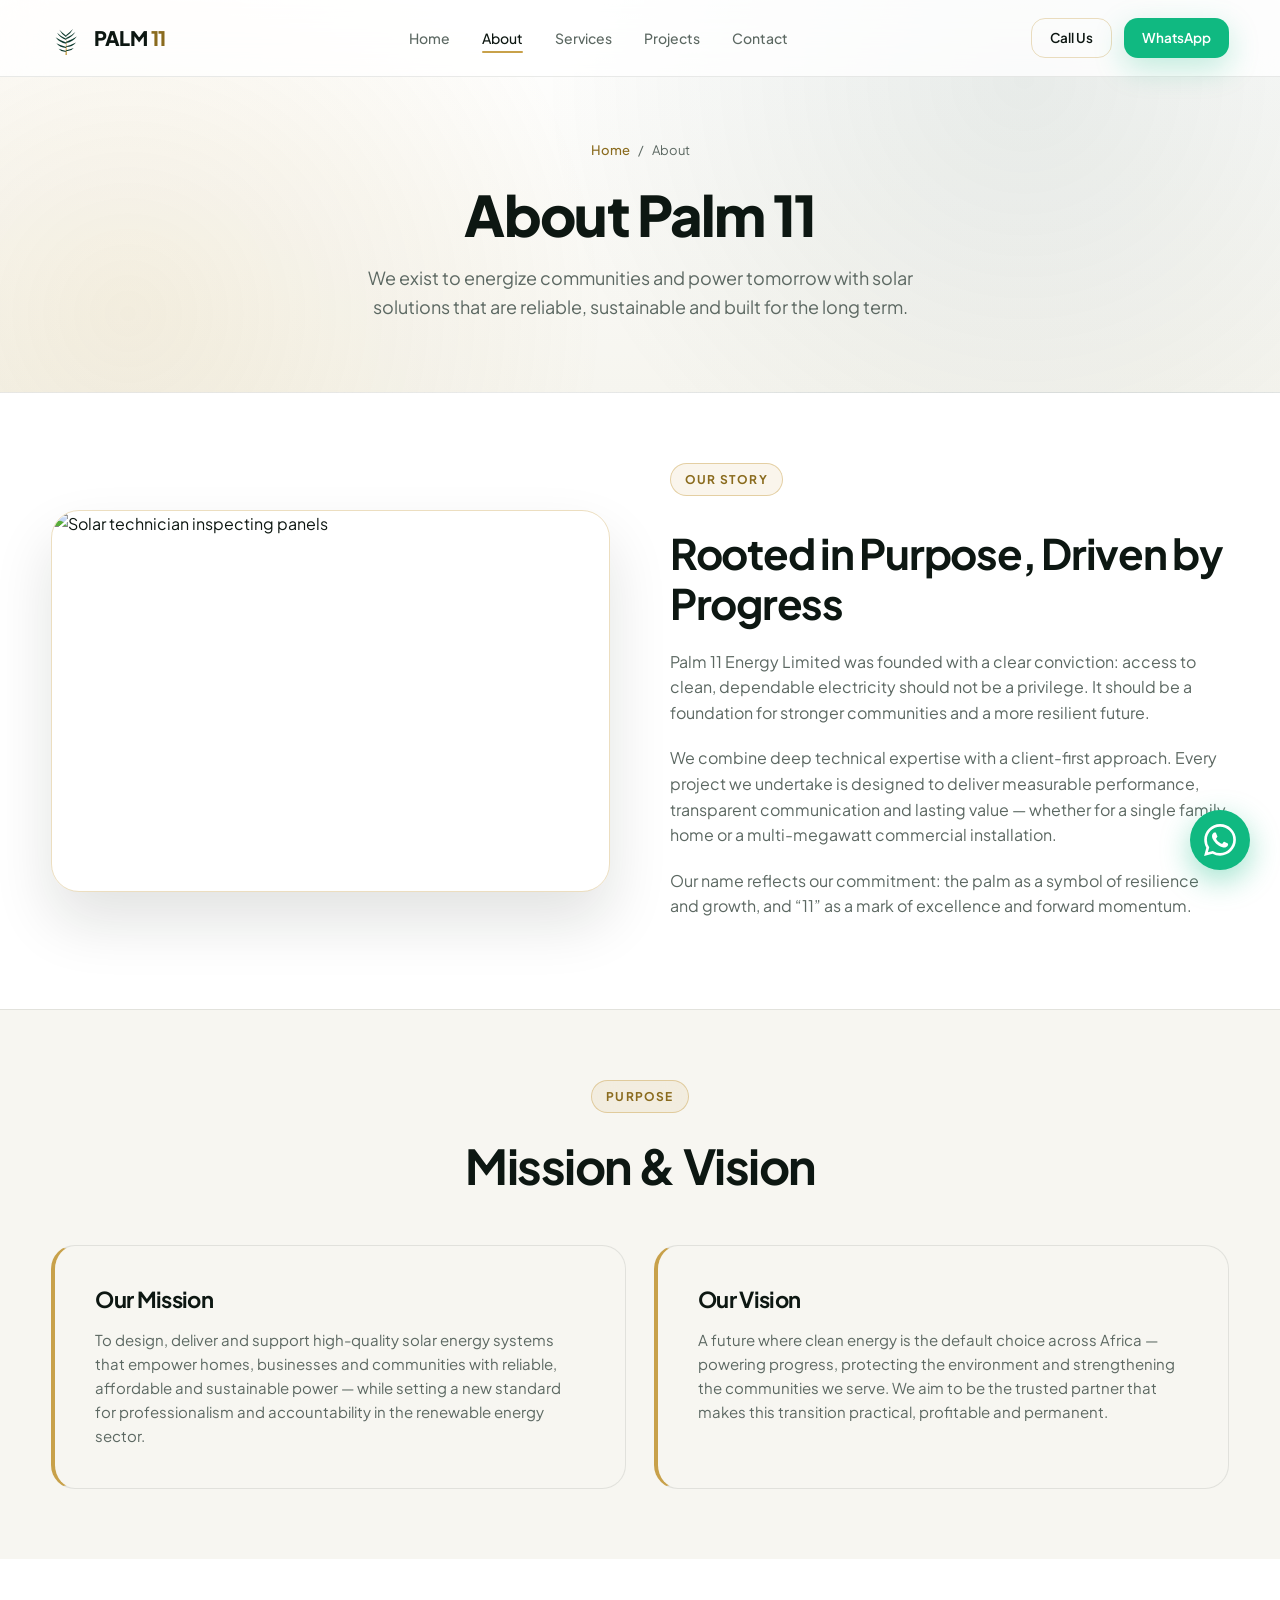
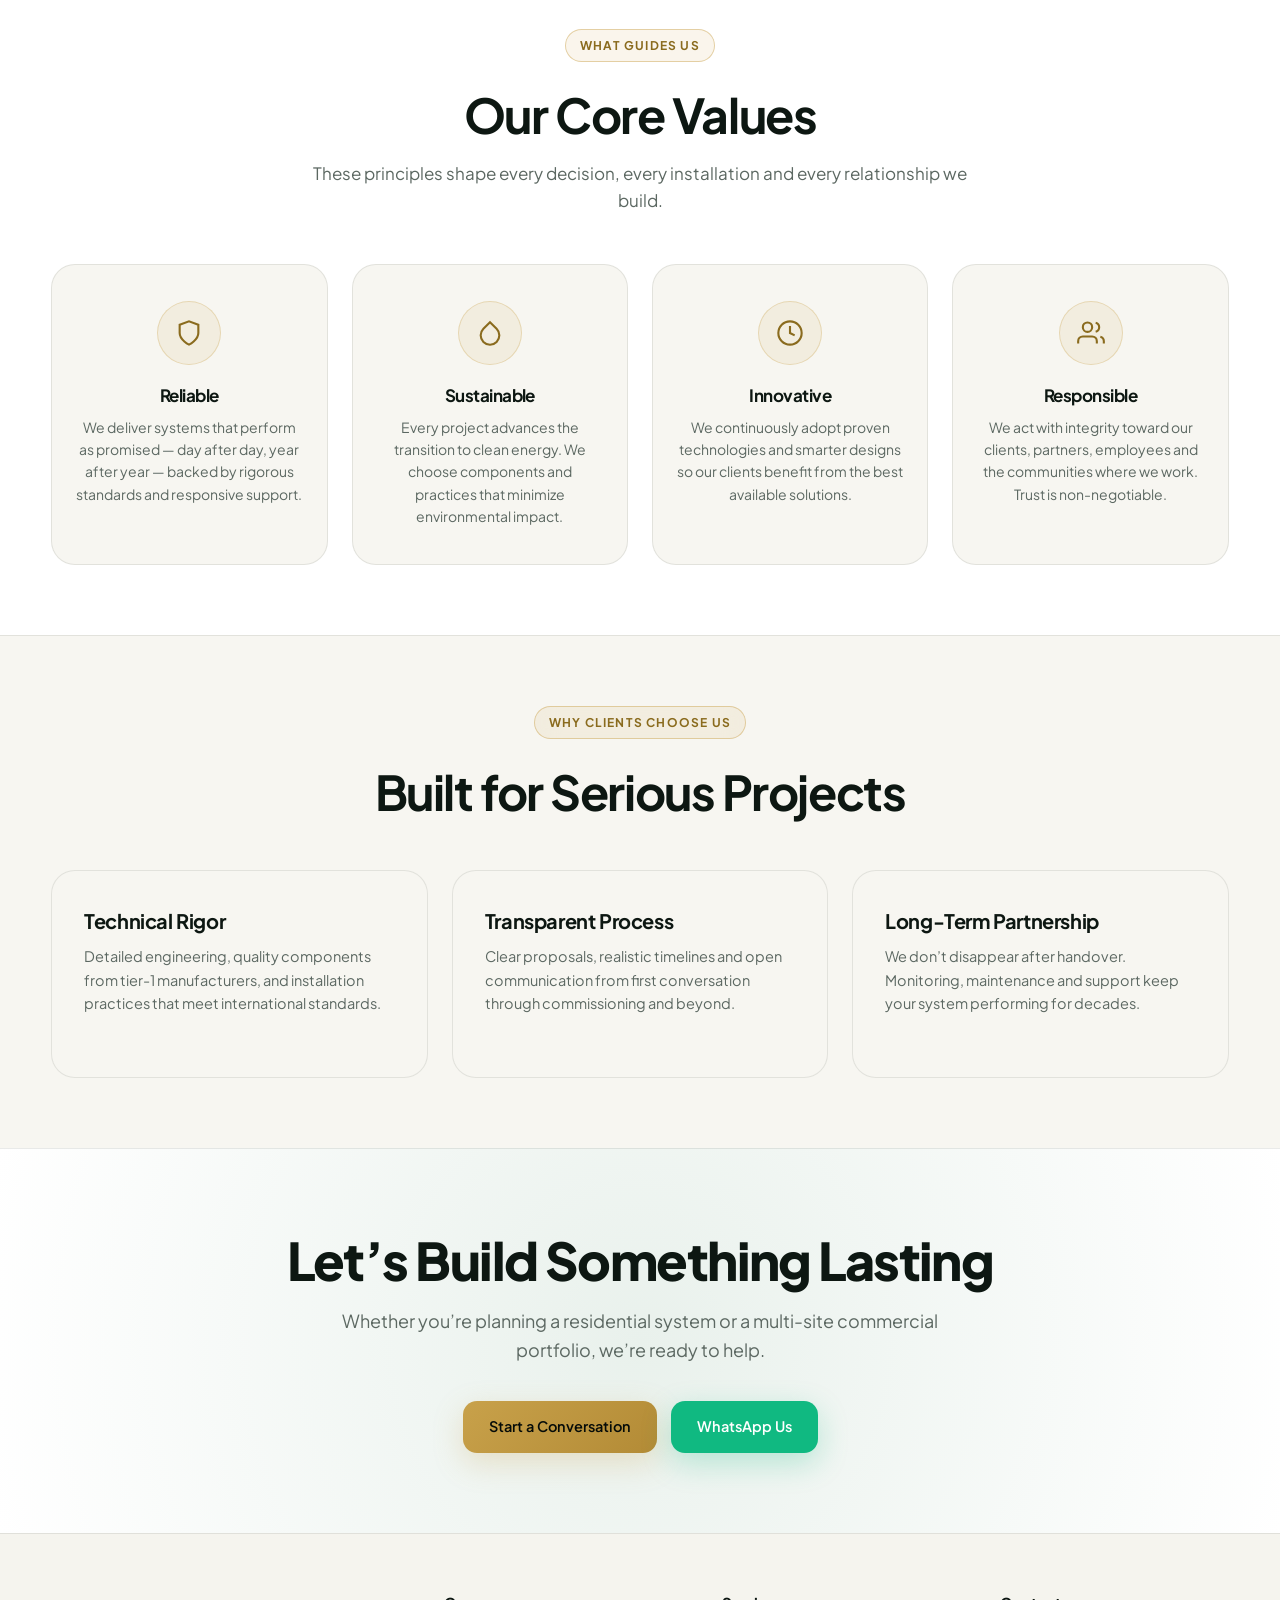
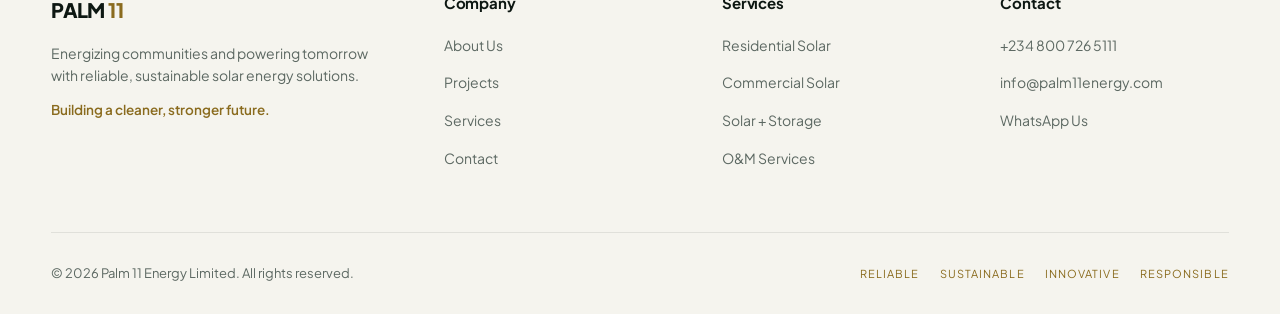
==== about.html @ 5b3e75cf "Add files via upload" ====
<!DOCTYPE html>
<html lang="en">
<head>
  <meta charset="UTF-8">
  <meta name="viewport" content="width=device-width, initial-scale=1.0">
  <title>About Us | Palm 11 Energy Limited – Our Story & Values</title>
  <meta name="description" content="Learn about Palm 11 Energy Limited – our mission to energize communities with reliable, sustainable solar solutions and build a cleaner, stronger future.">
  <meta name="robots" content="index, follow">
  <link rel="canonical" href="https://www.palm11energy.com/about.html">
  <meta property="og:title" content="About Us | Palm 11 Energy Limited">
  <meta property="og:description" content="Energizing Communities. Powering Tomorrow. Discover who we are and what drives us.">
  <link rel="stylesheet" href="css/styles.css">
  <link rel="icon" type="image/svg+xml" href="images/logo-mark.svg">
</head>
<body>

  <header class="site-header">
    <div class="container nav-wrapper">
      <a href="index.html" class="logo" aria-label="Palm 11 Energy Home">
        <svg class="logo-mark" viewBox="0 0 80 100" xmlns="http://www.w3.org/2000/svg" aria-hidden="true">
          <path d="M38 95 L42 95 L40 48 Z" fill="#C8A14A"/>
          <g fill="#0E3B2E">
            <path d="M40 48 Q28 40 22 28 Q30 36 40 44 Z"/>
            <path d="M40 46 Q52 38 58 26 Q50 34 40 42 Z"/>
            <path d="M40 55 Q24 50 16 36 Q26 46 40 52 Z"/>
            <path d="M40 53 Q56 48 64 34 Q54 44 40 50 Z"/>
            <path d="M40 65 Q22 62 12 48 Q24 56 40 62 Z"/>
            <path d="M40 63 Q58 60 68 46 Q56 54 40 60 Z"/>
            <path d="M40 76 Q24 76 14 64 Q26 70 40 74 Z"/>
            <path d="M40 74 Q56 74 66 62 Q54 68 40 72 Z"/>
            <path d="M40 86 Q28 88 20 78 Q30 82 40 84 Z"/>
            <path d="M40 84 Q52 86 60 76 Q50 80 40 82 Z"/>
          </g>
        </svg>
        <span class="logo-text">PALM <span>11</span></span>
      </a>
      <nav class="nav-menu" aria-label="Main navigation">
        <a href="index.html">Home</a>
        <a href="about.html" class="active">About</a>
        <a href="services.html">Services</a>
        <a href="projects.html">Projects</a>
        <a href="contact.html">Contact</a>
      </nav>
      <div class="nav-cta">
        <a href="tel:+2348007265111" class="btn btn-outline">Call Us</a>
        <a href="https://wa.me/2348007265111" class="btn btn-whatsapp" target="_blank" rel="noopener">WhatsApp</a>
      </div>
      <button class="mobile-toggle" aria-label="Toggle menu" aria-expanded="false">
        <span></span><span></span><span></span>
      </button>
    </div>
  </header>

  <section class="page-hero">
    <div class="container">
      <div class="breadcrumb">
        <a href="index.html">Home</a> <span>/</span> <span>About</span>
      </div>
      <h1>About Palm 11</h1>
      <p>We exist to energize communities and power tomorrow with solar solutions that are reliable, sustainable and built for the long term.</p>
    </div>
  </section>

  <section class="section">
    <div class="container">
      <div class="about-grid">
        <div class="about-image">
          <img src="https://images.unsplash.com/photo-1497440001374-f26997328c1b?w=800&q=80" alt="Solar technician inspecting panels" loading="lazy">
        </div>
        <div class="about-content">
          <span class="eyebrow">Our Story</span>
          <h2>Rooted in Purpose, Driven by Progress</h2>
          <p>Palm 11 Energy Limited was founded with a clear conviction: access to clean, dependable electricity should not be a privilege. It should be a foundation for stronger communities and a more resilient future.</p>
          <p>We combine deep technical expertise with a client-first approach. Every project we undertake is designed to deliver measurable performance, transparent communication and lasting value — whether for a single family home or a multi-megawatt commercial installation.</p>
          <p>Our name reflects our commitment: the palm as a symbol of resilience and growth, and “11” as a mark of excellence and forward momentum.</p>
        </div>
      </div>
    </div>
  </section>

  <section class="section" style="background: var(--bg-surface); border-top: 1px solid var(--border-light);">
    <div class="container">
      <div class="section-header">
        <span class="eyebrow">Purpose</span>
        <h2>Mission & Vision</h2>
      </div>
      <div class="mission-vision">
        <div class="mv-card">
          <h3>Our Mission</h3>
          <p>To design, deliver and support high-quality solar energy systems that empower homes, businesses and communities with reliable, affordable and sustainable power — while setting a new standard for professionalism and accountability in the renewable energy sector.</p>
        </div>
        <div class="mv-card">
          <h3>Our Vision</h3>
          <p>A future where clean energy is the default choice across Africa — powering progress, protecting the environment and strengthening the communities we serve. We aim to be the trusted partner that makes this transition practical, profitable and permanent.</p>
        </div>
      </div>
    </div>
  </section>

  <section class="section">
    <div class="container">
      <div class="section-header">
        <span class="eyebrow">What Guides Us</span>
        <h2>Our Core Values</h2>
        <p>These principles shape every decision, every installation and every relationship we build.</p>
      </div>
      <div class="values-grid">
        <div class="value-card">
          <div class="icon">
            <svg width="28" height="28" viewBox="0 0 24 24" fill="none" stroke="currentColor" stroke-width="1.8"><path d="M12 22s8-4 8-10V5l-8-3-8 3v7c0 6 8 10 8 10z"/></svg>
          </div>
          <h4>Reliable</h4>
          <p>We deliver systems that perform as promised — day after day, year after year — backed by rigorous standards and responsive support.</p>
        </div>
        <div class="value-card">
          <div class="icon">
            <svg width="28" height="28" viewBox="0 0 24 24" fill="none" stroke="currentColor" stroke-width="1.8"><path d="M12 2.69l5.66 5.66a8 8 0 11-11.31 0z"/></svg>
          </div>
          <h4>Sustainable</h4>
          <p>Every project advances the transition to clean energy. We choose components and practices that minimize environmental impact.</p>
        </div>
        <div class="value-card">
          <div class="icon">
            <svg width="28" height="28" viewBox="0 0 24 24" fill="none" stroke="currentColor" stroke-width="1.8"><circle cx="12" cy="12" r="10"/><path d="M12 6v6l4 2"/></svg>
          </div>
          <h4>Innovative</h4>
          <p>We continuously adopt proven technologies and smarter designs so our clients benefit from the best available solutions.</p>
        </div>
        <div class="value-card">
          <div class="icon">
            <svg width="28" height="28" viewBox="0 0 24 24" fill="none" stroke="currentColor" stroke-width="1.8"><path d="M17 21v-2a4 4 0 00-4-4H5a4 4 0 00-4 4v2"/><circle cx="9" cy="7" r="4"/><path d="M23 21v-2a4 4 0 00-3-3.87M16 3.13a4 4 0 010 7.75"/></svg>
          </div>
          <h4>Responsible</h4>
          <p>We act with integrity toward our clients, partners, employees and the communities where we work. Trust is non-negotiable.</p>
        </div>
      </div>
    </div>
  </section>

  <section class="section" style="background: var(--bg-surface); border-top: 1px solid var(--border-light);">
    <div class="container">
      <div class="section-header">
        <span class="eyebrow">Why Clients Choose Us</span>
        <h2>Built for Serious Projects</h2>
      </div>
      <div class="services-grid">
        <article class="service-card">
          <h3>Technical Rigor</h3>
          <p>Detailed engineering, quality components from tier-1 manufacturers, and installation practices that meet international standards.</p>
        </article>
        <article class="service-card">
          <h3>Transparent Process</h3>
          <p>Clear proposals, realistic timelines and open communication from first conversation through commissioning and beyond.</p>
        </article>
        <article class="service-card">
          <h3>Long-Term Partnership</h3>
          <p>We don’t disappear after handover. Monitoring, maintenance and support keep your system performing for decades.</p>
        </article>
      </div>
    </div>
  </section>

  <section class="cta-banner">
    <div class="container">
      <h2>Let’s Build Something Lasting</h2>
      <p>Whether you’re planning a residential system or a multi-site commercial portfolio, we’re ready to help.</p>
      <div class="cta-actions">
        <a href="contact.html" class="btn btn-gold">Start a Conversation</a>
        <a href="https://wa.me/2348007265111" class="btn btn-whatsapp" target="_blank" rel="noopener">WhatsApp Us</a>
      </div>
    </div>
  </section>

  <footer class="site-footer">
    <div class="container">
      <div class="footer-grid">
        <div class="footer-brand">
          <a href="index.html" class="logo-text">PALM <span style="color:var(--gold-ink)">11</span></a>
          <p>Energizing communities and powering tomorrow with reliable, sustainable solar energy solutions.</p>
          <p class="tagline">Building a cleaner, stronger future.</p>
        </div>
        <div class="footer-col">
          <h4>Company</h4>
          <ul>
            <li><a href="about.html">About Us</a></li>
            <li><a href="projects.html">Projects</a></li>
            <li><a href="services.html">Services</a></li>
            <li><a href="contact.html">Contact</a></li>
          </ul>
        </div>
        <div class="footer-col">
          <h4>Services</h4>
          <ul>
            <li><a href="services.html#residential">Residential Solar</a></li>
            <li><a href="services.html#commercial">Commercial Solar</a></li>
            <li><a href="services.html#storage">Solar + Storage</a></li>
            <li><a href="services.html#om">O&M Services</a></li>
          </ul>
        </div>
        <div class="footer-col">
          <h4>Contact</h4>
          <ul>
            <li><a href="tel:+2348007265111">+234 800 726 5111</a></li>
            <li><a href="mailto:info@palm11energy.com">info@palm11energy.com</a></li>
            <li><a href="https://wa.me/2348007265111" target="_blank" rel="noopener">WhatsApp Us</a></li>
          </ul>
        </div>
      </div>
      <div class="footer-bottom">
        <p>© 2026 Palm 11 Energy Limited. All rights reserved.</p>
        <div class="values">
          <span>Reliable</span>
          <span>Sustainable</span>
          <span>Innovative</span>
          <span>Responsible</span>
        </div>
      </div>
    </div>
  </footer>

  <a href="https://wa.me/2348007265111?text=Hello%20Palm%2011%2C%20I%27d%20like%20to%20discuss%20a%20solar%20project" class="whatsapp-float" target="_blank" rel="noopener" aria-label="Chat on WhatsApp">
    <svg viewBox="0 0 24 24"><path d="M17.472 14.382c-.297-.149-1.758-.867-2.03-.967-.273-.099-.471-.148-.67.15-.197.297-.767.966-.94 1.164-.173.199-.347.223-.644.075-.297-.15-1.255-.463-2.39-1.475-.883-.788-1.48-1.761-1.653-2.059-.173-.297-.018-.458.13-.606.134-.133.298-.347.446-.52.149-.174.198-.298.298-.497.099-.198.05-.371-.025-.52-.075-.149-.669-1.612-.916-2.207-.242-.579-.487-.5-.669-.51-.173-.008-.371-.01-.57-.01-.198 0-.52.074-.792.372-.272.297-1.04 1.016-1.04 2.479 0 1.462 1.065 2.875 1.213 3.074.149.198 2.096 3.2 5.077 4.487.709.306 1.262.489 1.694.625.712.227 1.36.195 1.871.118.571-.085 1.758-.719 2.006-1.413.248-.694.248-1.289.173-1.413-.074-.124-.272-.198-.57-.347m-5.421 7.403h-.004a9.87 9.87 0 01-5.031-1.378l-.361-.214-3.741.982.998-3.648-.235-.374a9.86 9.86 0 01-1.51-5.26c.001-5.45 4.436-9.884 9.888-9.884 2.64 0 5.122 1.03 6.988 2.898a9.825 9.825 0 012.893 6.994c-.003 5.45-4.435 9.884-9.885 9.884m8.413-18.297A11.815 11.815 0 0012.05 0C5.495 0 .16 5.335.157 11.892c0 2.096.547 4.142 1.588 5.945L.057 24l6.305-1.654a11.882 11.882 0 005.683 1.448h.005c6.554 0 11.89-5.335 11.893-11.893a11.821 11.821 0 00-3.48-8.413z"/></svg>
  </a>

  <script src="js/main.js"></script>
</body>
</html>
---- css/styles.css ----
/* ============================================
   PALM 11 ENERGY LIMITED
   Modern premium design system
   Font: Plus Jakarta Sans
   ============================================ */

@import url('https://fonts.googleapis.com/css2?family=Plus+Jakarta+Sans:wght@300;400;500;600;700;800&display=swap');

:root {
  --bg: #ffffff;
  --bg-surface: #f7f6f1;
  --bg-card: #ffffff;
  --border: rgba(200, 161, 74, 0.35);
  --border-light: rgba(13, 23, 18, 0.09);
  --gold: #C8A14A;
  --gold-light: #e2be68;
  --gold-ink: #8a6b1e;
  --emerald-dark: #0E3B2E;
  --emerald-glow: rgba(14, 59, 46, 0.12);
  --text-main: #0d1712;
  --text-muted: #5c6862;
  --cream: #f4f3ed;
  --white: #ffffff;
  --shadow: 0 10px 30px rgba(13, 23, 18, 0.08);
  --shadow-lg: 0 25px 50px rgba(13, 23, 18, 0.12);
  --radius: 16px;
  --radius-lg: 24px;
  --radius-xl: 28px;
  --transition: all 0.3s cubic-bezier(0.16, 1, 0.3, 1);
}

*, *::before, *::after {
  box-sizing: border-box;
  margin: 0;
  padding: 0;
}

html {
  scroll-behavior: smooth;
  font-size: 16px;
}

body {
  font-family: 'Plus Jakarta Sans', system-ui, -apple-system, sans-serif;
  line-height: 1.6;
  background: var(--bg);
  color: var(--text-main);
  overflow-x: hidden;
  -webkit-font-smoothing: antialiased;
}

img {
  max-width: 100%;
  height: auto;
  display: block;
}

a {
  text-decoration: none;
  color: inherit;
  transition: var(--transition);
}

ul, ol {
  list-style: none;
}

h1, h2, h3, h4, h5, h6 {
  font-family: 'Plus Jakarta Sans', sans-serif;
  font-weight: 700;
  line-height: 1.2;
  color: var(--text-main);
  letter-spacing: -0.03em;
}

.container {
  width: min(1200px, 92%);
  margin: 0 auto;
}

.section {
  padding: 70px 0;
}

.section-header {
  text-align: center;
  max-width: 700px;
  margin: 0 auto 50px;
}

.section-header .eyebrow {
  margin-bottom: 12px;
}

.section-header h2 {
  font-size: clamp(32px, 4.5vw, 48px);
  font-weight: 700;
  letter-spacing: -0.03em;
  margin-top: 12px;
  margin-bottom: 16px;
}

.section-header p {
  color: var(--text-muted);
  font-size: 17px;
}

.eyebrow {
  display: inline-flex;
  align-items: center;
  padding: 6px 14px;
  margin-bottom: 20px;
  border: 1px solid rgba(200, 161, 74, 0.45);
  border-radius: 999px;
  background: rgba(200, 161, 74, 0.1);
  backdrop-filter: blur(12px);
  color: var(--gold-ink);
  font-size: 12px;
  font-weight: 700;
  letter-spacing: 0.1em;
  text-transform: uppercase;
}

.btn {
  display: inline-flex;
  align-items: center;
  justify-content: center;
  gap: 8px;
  min-height: 52px;
  padding: 0 26px;
  border-radius: 14px;
  font-family: 'Plus Jakarta Sans', sans-serif;
  font-weight: 600;
  font-size: 14.5px;
  border: none;
  cursor: pointer;
  white-space: nowrap;
  transition: var(--transition);
}

.btn-gold {
  background: linear-gradient(135deg, var(--gold) 0%, #b38b36 100%);
  color: #050b08;
  box-shadow: 0 10px 30px rgba(200, 161, 74, 0.25);
}

.btn-gold:hover {
  transform: translateY(-2px);
  background: linear-gradient(135deg, var(--gold-light) 0%, var(--gold) 100%);
  box-shadow: 0 15px 35px rgba(200, 161, 74, 0.4);
}

.btn-outline {
  background: transparent;
  color: var(--text-main);
  border: 1px solid var(--border);
}

.btn-outline:hover {
  background: rgba(200, 161, 74, 0.08);
  border-color: var(--gold);
}

.btn-outline-white {
  background: rgba(13, 23, 18, 0.02);
  color: var(--text-main);
  border: 1px solid rgba(13, 23, 18, 0.12);
  backdrop-filter: blur(10px);
}

.btn-outline-white:hover {
  background: rgba(13, 23, 18, 0.05);
  border-color: rgba(13, 23, 18, 0.28);
}

.btn-whatsapp {
  background: #10b981;
  color: #fff;
  box-shadow: 0 10px 30px rgba(16, 185, 129, 0.25);
}

.btn-whatsapp:hover {
  transform: translateY(-2px);
  background: #059669;
  box-shadow: 0 15px 35px rgba(16, 185, 129, 0.4);
}

.btn-primary {
  background: var(--emerald-dark);
  color: #fff;
  border: 1px solid rgba(200, 161, 74, 0.3);
  box-shadow: 0 10px 30px rgba(14, 59, 46, 0.18);
}

.btn-primary:hover {
  transform: translateY(-2px);
  background: #154c3c;
  border-color: var(--gold);
}

.site-header {
  position: fixed;
  top: 0;
  width: 100%;
  z-index: 1000;
  padding: 18px 0;
  background: rgba(255, 255, 255, 0.78);
  backdrop-filter: blur(20px);
  -webkit-backdrop-filter: blur(20px);
  border-bottom: 1px solid var(--border-light);
  transition: var(--transition);
}

.site-header.scrolled {
  background: rgba(255, 255, 255, 0.92);
  box-shadow: 0 4px 20px rgba(13, 23, 18, 0.06);
}

.nav-wrapper {
  display: flex;
  align-items: center;
  justify-content: space-between;
  gap: 20px;
}

.logo {
  display: flex;
  align-items: center;
  gap: 12px;
}

.logo-mark {
  height: 38px;
  width: auto;
}

.logo-text {
  font-size: 20px;
  font-weight: 800;
  letter-spacing: -0.03em;
  color: var(--text-main);
}

.logo-text span {
  color: var(--gold-ink);
}

.nav-menu {
  display: flex;
  gap: 32px;
  align-items: center;
}

.nav-menu a {
  font-size: 14px;
  font-weight: 500;
  color: var(--text-muted);
  transition: color 0.2s ease;
  position: relative;
}

.nav-menu a:hover,
.nav-menu a.active {
  color: var(--text-main);
}

.nav-menu a.active::after {
  content: '';
  position: absolute;
  bottom: -4px;
  left: 0;
  width: 100%;
  height: 2px;
  background: var(--gold);
  border-radius: 2px;
}

.nav-cta {
  display: flex;
  gap: 12px;
  align-items: center;
}

.nav-cta .btn {
  min-height: 40px;
  padding: 0 18px;
  font-size: 13.5px;
}

.mobile-toggle {
  display: none;
  background: none;
  border: none;
  cursor: pointer;
  flex-direction: column;
  gap: 5px;
  padding: 8px;
}

.mobile-toggle span {
  display: block;
  width: 24px;
  height: 2px;
  background: var(--text-main);
  border-radius: 2px;
  transition: var(--transition);
}

.hero {
  min-height: auto;
  display: flex;
  align-items: center;
  padding: 130px 0 70px;
  position: relative;
  background:
    radial-gradient(circle at 80% 20%, rgba(14, 59, 46, 0.09), transparent 45%),
    radial-gradient(circle at 10% 80%, rgba(200, 161, 74, 0.14), transparent 40%),
    linear-gradient(180deg, #ffffff 0%, #f6f5ef 100%);
}

.hero-content {
  max-width: 820px;
}

.hero h1 {
  font-size: clamp(42px, 7vw, 76px);
  font-weight: 800;
  letter-spacing: -0.035em;
  line-height: 1.08;
  margin-bottom: 24px;
  color: var(--text-main);
}

.hero h1 span {
  background: linear-gradient(135deg, var(--gold) 0%, var(--gold-ink) 100%);
  -webkit-background-clip: text;
  -webkit-text-fill-color: transparent;
  background-clip: text;
}

.hero p {
  font-size: 19px;
  color: var(--text-muted);
  max-width: 700px;
  margin-bottom: 36px;
  font-weight: 400;
}

.hero-actions {
  display: flex;
  gap: 16px;
  flex-wrap: wrap;
  margin-bottom: 40px;
}

.hero-stats {
  display: flex;
  flex-wrap: wrap;
  gap: 40px;
  padding-top: 30px;
  border-top: 1px solid var(--border-light);
}

.stat-item h3 {
  font-size: 34px;
  font-weight: 800;
  color: var(--gold-ink);
  letter-spacing: -0.03em;
  margin-bottom: 4px;
}

.stat-item p {
  font-size: 13.5px;
  color: var(--text-muted);
  margin-bottom: 0;
}

.values-bar {
  background: var(--bg-surface);
  border-top: 1px solid var(--border-light);
  border-bottom: 1px solid var(--border-light);
  padding: 20px 0;
}

.values-bar .container {
  display: flex;
  justify-content: space-around;
  align-items: center;
  flex-wrap: wrap;
  gap: 20px;
  text-transform: uppercase;
  font-size: 13px;
  font-weight: 700;
  letter-spacing: 0.15em;
  color: var(--gold-ink);
}

.values-bar span {
  display: inline-flex;
  align-items: center;
  gap: 10px;
}

.values-bar span::before {
  content: "✦";
  color: var(--text-muted);
  font-size: 10px;
}

.about-preview {
  background: var(--bg);
}

.about-grid {
  display: grid;
  grid-template-columns: 1fr 1fr;
  gap: 60px;
  align-items: center;
}

.about-image {
  position: relative;
  border-radius: var(--radius-xl);
  overflow: hidden;
  border: 1px solid var(--border);
  box-shadow: 0 30px 60px rgba(13, 23, 18, 0.12);
}

.about-image img {
  width: 100%;
  height: 100%;
  min-height: 380px;
  object-fit: cover;
  display: block;
  transition: transform 0.6s cubic-bezier(0.16, 1, 0.3, 1);
}

.about-image:hover img {
  transform: scale(1.03);
}

.about-content h2 {
  font-size: clamp(28px, 3.5vw, 42px);
  font-weight: 700;
  letter-spacing: -0.03em;
  margin: 12px 0 20px;
}

.about-content p {
  color: var(--text-muted);
  font-size: 16px;
  margin-bottom: 20px;
}

.about-content .btn {
  margin-top: 12px;
}

.services-grid {
  display: grid;
  grid-template-columns: repeat(3, 1fr);
  gap: 24px;
}

.service-card {
  background: var(--bg-surface);
  border: 1px solid var(--border-light);
  border-radius: var(--radius-lg);
  padding: 38px 32px;
  transition: var(--transition);
  position: relative;
  overflow: hidden;
  display: flex;
  flex-direction: column;
}

.service-card::before {
  content: '';
  position: absolute;
  top: 0;
  left: 0;
  width: 100%;
  height: 2px;
  background: linear-gradient(90deg, transparent, var(--gold), transparent);
  opacity: 0;
  transition: opacity 0.3s ease;
}

.service-card:hover {
  transform: translateY(-6px);
  border-color: var(--border);
  background: var(--bg-card);
  box-shadow: var(--shadow-lg);
}

.service-card:hover::before {
  opacity: 1;
}

.service-icon {
  width: 56px;
  height: 56px;
  border-radius: 16px;
  background: rgba(200, 161, 74, 0.1);
  border: 1px solid rgba(200, 161, 74, 0.3);
  display: flex;
  align-items: center;
  justify-content: center;
  color: var(--gold-ink);
  margin-bottom: 24px;
}

.service-icon svg {
  width: 26px;
  height: 26px;
}

.service-card h3 {
  font-size: 20px;
  font-weight: 700;
  letter-spacing: -0.02em;
  margin-bottom: 12px;
}

.service-card p {
  color: var(--text-muted);
  font-size: 14.5px;
  margin-bottom: 24px;
  flex-grow: 1;
}

.service-card a {
  font-size: 14px;
  font-weight: 600;
  color: var(--gold-ink);
  display: inline-flex;
  align-items: center;
  gap: 6px;
  transition: gap 0.2s ease;
}

.service-card a:hover {
  gap: 10px;
}

.projects-grid {
  display: grid;
  grid-template-columns: repeat(2, 1fr);
  gap: 30px;
}

.project-card {
  background: var(--bg-card);
  border: 1px solid var(--border-light);
  border-radius: var(--radius-xl);
  overflow: hidden;
  transition: var(--transition);
}

.project-card:hover {
  transform: translateY(-6px);
  border-color: var(--border);
  box-shadow: 0 30px 60px rgba(13, 23, 18, 0.12);
}

.project-image {
  position: relative;
  height: 260px;
  overflow: hidden;
}

.project-image img {
  width: 100%;
  height: 100%;
  object-fit: cover;
  transition: transform 0.6s cubic-bezier(0.16, 1, 0.3, 1);
}

.project-card:hover .project-image img {
  transform: scale(1.05);
}

.project-badge {
  position: absolute;
  top: 18px;
  right: 18px;
  background: rgba(255, 255, 255, 0.9);
  backdrop-filter: blur(12px);
  border: 1px solid var(--border);
  color: var(--gold-ink);
  padding: 6px 14px;
  border-radius: 99px;
  font-size: 12px;
  font-weight: 600;
}

.project-body {
  padding: 34px;
}

.project-body h3 {
  font-size: 22px;
  font-weight: 700;
  letter-spacing: -0.02em;
  margin-bottom: 10px;
}

.project-meta {
  display: flex;
  gap: 16px;
  font-size: 13px;
  color: var(--text-muted);
  margin-bottom: 16px;
  flex-wrap: wrap;
}

.project-body p {
  color: var(--text-muted);
  font-size: 15px;
  margin-bottom: 24px;
}

.project-stats {
  display: grid;
  grid-template-columns: repeat(3, 1fr);
  gap: 12px;
  padding-top: 20px;
  border-top: 1px solid var(--border-light);
}

.project-stats div strong {
  display: block;
  font-size: 17px;
  color: var(--text-main);
  font-weight: 700;
}

.project-stats div span {
  font-size: 12px;
  color: var(--text-muted);
}

.cta-banner {
  padding: 80px 0;
  background: radial-gradient(circle at center, #e9f1ec 0%, var(--bg) 100%);
  text-align: center;
  position: relative;
  overflow: hidden;
  border-top: 1px solid var(--border-light);
}

.cta-banner h2 {
  font-size: clamp(34px, 5vw, 52px);
  font-weight: 800;
  letter-spacing: -0.03em;
  margin-bottom: 16px;
  color: var(--text-main);
}

.cta-banner p {
  color: var(--text-muted);
  font-size: 18px;
  max-width: 640px;
  margin: 0 auto 36px;
}

.cta-actions {
  display: flex;
  justify-content: center;
  gap: 14px;
  flex-wrap: wrap;
}

.page-hero {
  padding: 140px 0 70px;
  text-align: center;
  background:
    radial-gradient(circle at 80% 20%, rgba(14, 59, 46, 0.09), transparent 45%),
    radial-gradient(circle at 10% 80%, rgba(200, 161, 74, 0.12), transparent 40%),
    linear-gradient(180deg, #ffffff 0%, #f6f5ef 100%);
  border-bottom: 1px solid var(--border-light);
}

.page-hero h1 {
  font-size: clamp(36px, 5vw, 56px);
  font-weight: 800;
  letter-spacing: -0.03em;
  margin-bottom: 16px;
  color: var(--text-main);
}

.page-hero p {
  max-width: 560px;
  margin: 0 auto;
  color: var(--text-muted);
  font-size: 18px;
}

.breadcrumb {
  display: flex;
  justify-content: center;
  gap: 8px;
  margin-bottom: 20px;
  font-size: 13px;
  color: var(--text-muted);
}

.breadcrumb a {
  color: var(--gold-ink);
  font-weight: 500;
}

.breadcrumb a:hover {
  color: var(--gold);
}

.mission-vision {
  display: grid;
  grid-template-columns: 1fr 1fr;
  gap: 28px;
}

.mv-card {
  background: var(--bg-surface);
  padding: 40px;
  border-radius: var(--radius-lg);
  border: 1px solid var(--border-light);
  border-left: 4px solid var(--gold);
}

.mv-card h3 {
  margin-bottom: 16px;
  font-size: 22px;
}

.mv-card p {
  color: var(--text-muted);
  font-size: 15px;
}

.values-grid {
  display: grid;
  grid-template-columns: repeat(4, 1fr);
  gap: 24px;
}

.value-card {
  text-align: center;
  padding: 36px 24px;
  background: var(--bg-surface);
  border: 1px solid var(--border-light);
  border-radius: var(--radius-lg);
  transition: var(--transition);
}

.value-card:hover {
  box-shadow: var(--shadow);
  border-color: var(--border);
  transform: translateY(-4px);
}

.value-card .icon {
  width: 64px;
  height: 64px;
  margin: 0 auto 20px;
  background: rgba(200, 161, 74, 0.1);
  border: 1px solid rgba(200, 161, 74, 0.3);
  border-radius: 50%;
  display: flex;
  align-items: center;
  justify-content: center;
  color: var(--gold-ink);
}

.value-card h4 {
  font-size: 17px;
  margin-bottom: 10px;
}

.value-card p {
  font-size: 14px;
  color: var(--text-muted);
}

.service-detail {
  display: grid;
  grid-template-columns: 1fr 1fr;
  gap: 48px;
  align-items: center;
  margin-bottom: 72px;
}

.service-detail:nth-child(even) {
  direction: rtl;
}

.service-detail:nth-child(even) > * {
  direction: ltr;
}

.service-detail-image {
  border-radius: var(--radius-xl);
  overflow: hidden;
  border: 1px solid var(--border);
  box-shadow: 0 20px 50px rgba(13, 23, 18, 0.1);
  height: 340px;
}

.service-detail-image img {
  width: 100%;
  height: 100%;
  object-fit: cover;
}

.service-detail-content h3 {
  font-size: 28px;
  margin-bottom: 16px;
}

.service-detail-content p {
  color: var(--text-muted);
  margin-bottom: 16px;
  font-size: 15.5px;
}

.service-detail-content ul {
  margin: 20px 0 28px;
}

.service-detail-content ul li {
  position: relative;
  padding-left: 28px;
  margin-bottom: 12px;
  color: var(--text-muted);
  font-size: 15px;
}

.service-detail-content ul li::before {
  content: '✓';
  position: absolute;
  left: 0;
  color: var(--gold-ink);
  font-weight: 700;
}

.project-filters {
  display: flex;
  justify-content: center;
  gap: 10px;
  margin-bottom: 40px;
  flex-wrap: wrap;
}

.filter-btn {
  padding: 10px 20px;
  border: 1px solid var(--border-light);
  background: transparent;
  border-radius: 99px;
  font-family: 'Plus Jakarta Sans', sans-serif;
  font-size: 13.5px;
  font-weight: 600;
  cursor: pointer;
  transition: var(--transition);
  color: var(--text-muted);
}

.filter-btn:hover,
.filter-btn.active {
  background: var(--emerald-dark);
  color: #fff;
  border-color: var(--emerald-dark);
}

.contact-grid {
  display: grid;
  grid-template-columns: 1fr 1.15fr;
  gap: 48px;
}

.contact-info h2 {
  font-size: clamp(28px, 3.5vw, 36px);
  margin-bottom: 16px;
}

.contact-info > p {
  color: var(--text-muted);
  margin-bottom: 36px;
  font-size: 16px;
}

.contact-item {
  display: flex;
  gap: 16px;
  margin-bottom: 28px;
}

.contact-item .icon {
  width: 48px;
  height: 48px;
  background: rgba(200, 161, 74, 0.1);
  border: 1px solid rgba(200, 161, 74, 0.3);
  border-radius: 14px;
  display: flex;
  align-items: center;
  justify-content: center;
  flex-shrink: 0;
  color: var(--gold-ink);
}

.contact-item h4 {
  font-size: 14px;
  font-weight: 700;
  margin-bottom: 4px;
  color: var(--text-main);
  letter-spacing: -0.01em;
}

.contact-item p,
.contact-item a {
  color: var(--text-muted);
  font-size: 14.5px;
}

.contact-item a:hover {
  color: var(--gold-ink);
}

.contact-form {
  background: var(--bg-surface);
  padding: 40px;
  border-radius: var(--radius-xl);
  border: 1px solid var(--border-light);
}

.contact-form h3 {
  font-size: 22px;
  margin-bottom: 8px;
}

.form-group {
  margin-bottom: 20px;
}

.form-group label {
  display: block;
  font-size: 13px;
  font-weight: 600;
  margin-bottom: 8px;
  color: var(--text-main);
}

.form-group input,
.form-group select,
.form-group textarea {
  width: 100%;
  padding: 14px 16px;
  border: 1px solid var(--border-light);
  border-radius: 12px;
  font-family: 'Plus Jakarta Sans', sans-serif;
  font-size: 14.5px;
  background: var(--white);
  color: var(--text-main);
  transition: var(--transition);
}

.form-group input:focus,
.form-group select:focus,
.form-group textarea:focus {
  outline: none;
  border-color: var(--gold);
  box-shadow: 0 0 0 3px rgba(200, 161, 74, 0.15);
}

.form-group textarea {
  min-height: 140px;
  resize: vertical;
}

.form-row {
  display: grid;
  grid-template-columns: 1fr 1fr;
  gap: 16px;
}

.site-footer {
  background: #f5f4ee;
  padding: 60px 0 30px;
  border-top: 1px solid var(--border-light);
}

.footer-grid {
  display: grid;
  grid-template-columns: 1.5fr 1fr 1fr 1fr;
  gap: 50px;
  margin-bottom: 50px;
}

.footer-brand .logo-text {
  margin-bottom: 16px;
  display: inline-block;
}

.footer-brand p {
  color: var(--text-muted);
  font-size: 14px;
  margin-bottom: 12px;
}

.footer-brand .tagline {
  color: var(--gold-ink);
  font-weight: 600;
  font-size: 13.5px;
}

.footer-col h4 {
  font-size: 15px;
  font-weight: 700;
  color: var(--text-main);
  margin-bottom: 20px;
  letter-spacing: -0.01em;
}

.footer-col ul li {
  margin-bottom: 12px;
}

.footer-col a {
  font-size: 14px;
  color: var(--text-muted);
  transition: color 0.2s ease;
}

.footer-col a:hover {
  color: var(--gold-ink);
}

.footer-bottom {
  display: flex;
  justify-content: space-between;
  align-items: center;
  padding-top: 30px;
  border-top: 1px solid var(--border-light);
  font-size: 13px;
  color: var(--text-muted);
  flex-wrap: wrap;
  gap: 20px;
}

.footer-bottom .values {
  display: flex;
  gap: 20px;
  text-transform: uppercase;
  font-size: 11px;
  letter-spacing: 0.1em;
  color: var(--gold-ink);
  flex-wrap: wrap;
}

.whatsapp-float {
  position: fixed;
  bottom: 30px;
  right: 30px;
  width: 60px;
  height: 60px;
  background: #10b981;
  border-radius: 50%;
  display: flex;
  align-items: center;
  justify-content: center;
  box-shadow: 0 10px 30px rgba(16, 185, 129, 0.4);
  z-index: 999;
  transition: var(--transition);
}

.whatsapp-float:hover {
  transform: scale(1.1) translateY(-3px);
  box-shadow: 0 15px 40px rgba(16, 185, 129, 0.6);
}

.whatsapp-float svg {
  width: 32px;
  height: 32px;
  fill: #fff;
}

@media (max-width: 960px) {
  .nav-menu {
    position: fixed;
    top: 74px;
    left: 0;
    right: 0;
    background: rgba(255, 255, 255, 0.98);
    backdrop-filter: blur(20px);
    flex-direction: column;
    padding: 28px;
    gap: 20px;
    box-shadow: var(--shadow-lg);
    transform: translateY(-120%);
    opacity: 0;
    visibility: hidden;
    transition: var(--transition);
    border-bottom: 1px solid var(--border-light);
  }

  .nav-menu.open {
    transform: translateY(0);
    opacity: 1;
    visibility: visible;
  }

  .mobile-toggle {
    display: flex;
  }

  .nav-cta {
    display: none;
  }

  .about-grid,
  .contact-grid,
  .service-detail,
  .mission-vision,
  .projects-grid,
  .footer-grid {
    grid-template-columns: 1fr;
  }

  .service-detail:nth-child(even) {
    direction: ltr;
  }

  .services-grid {
    grid-template-columns: repeat(2, 1fr);
  }

  .values-grid {
    grid-template-columns: 1fr 1fr;
  }

  .hero-stats {
    gap: 30px;
  }
}

@media (max-width: 640px) {
  .section {
    padding: 56px 0;
  }

  .services-grid,
  .values-grid {
    grid-template-columns: 1fr;
  }

  .form-row {
    grid-template-columns: 1fr;
  }

  .hero {
    padding-top: 110px;
  }

  .hero-actions,
  .cta-actions {
    flex-direction: column;
  }

  .hero-actions .btn,
  .cta-actions .btn {
    width: 100%;
    justify-content: center;
  }

  .hero-stats {
    gap: 24px;
  }

  .stat-item h3 {
    font-size: 28px;
  }

  .stat-item p {
    font-size: 12.5px;
  }

  .footer-bottom {
    flex-direction: column;
    text-align: center;
  }

  .page-hero {
    padding: 120px 0 56px;
  }

  .contact-form {
    padding: 28px 20px;
  }
}

:focus-visible {
  outline: 2px solid var(--gold);
  outline-offset: 3px;
}

.sr-only {
  position: absolute;
  width: 1px;
  height: 1px;
  padding: 0;
  margin: -1px;
  overflow: hidden;
  clip: rect(0, 0, 0, 0);
  border: 0;
}
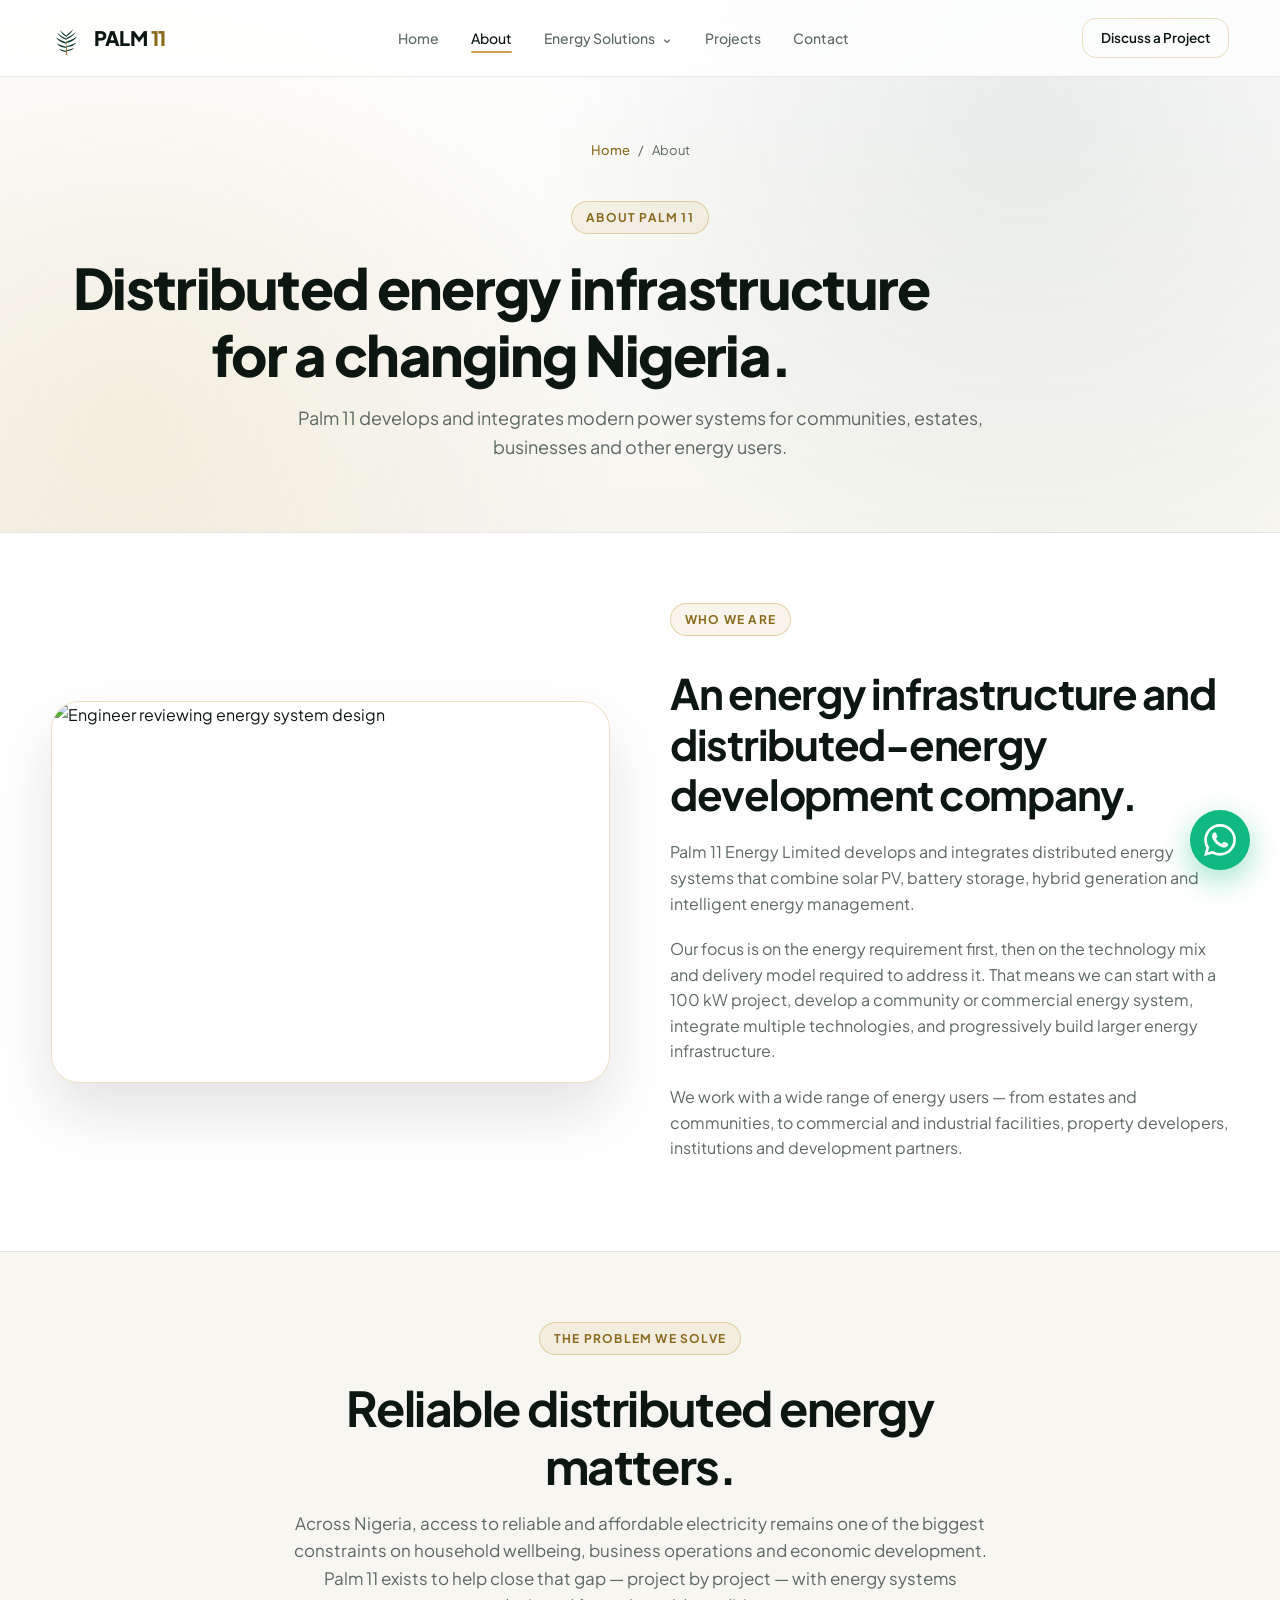
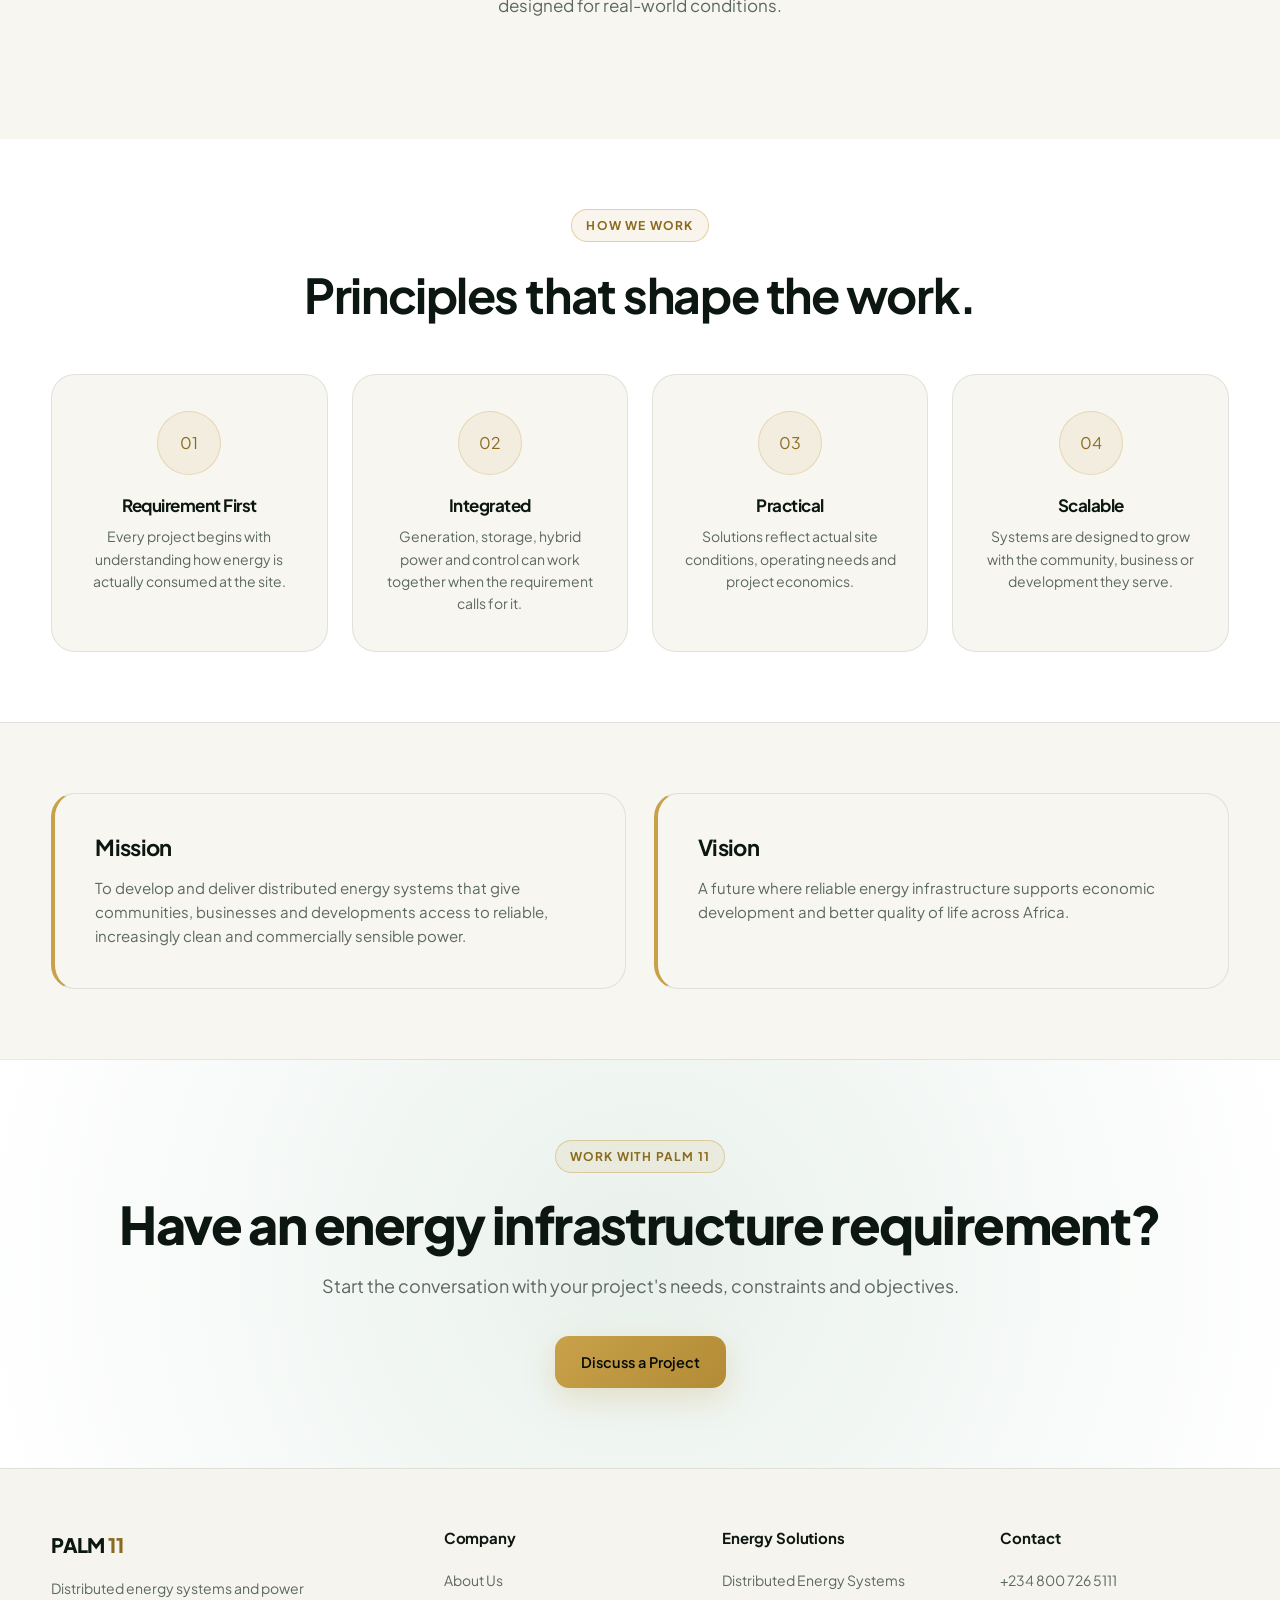
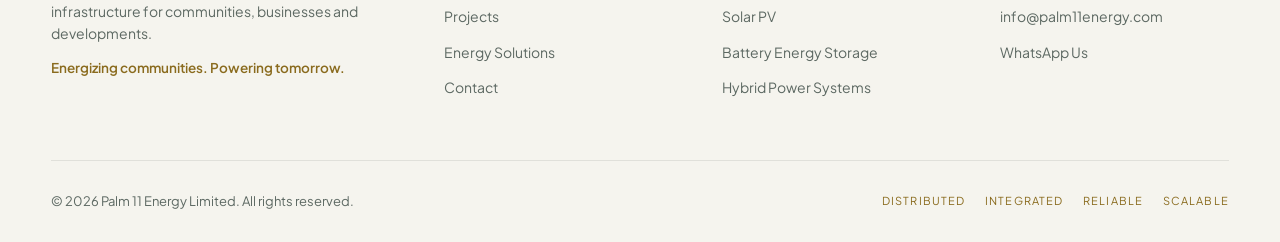
==== commit 512611fc: "Add files via upload" ====
--- a/about.html
+++ b/about.html
@@ -1,227 +1,127 @@
-<!DOCTYPE html>
-<html lang="en">
-<head>
-  <meta charset="UTF-8">
-  <meta name="viewport" content="width=device-width, initial-scale=1.0">
-  <title>About Us | Palm 11 Energy Limited – Our Story & Values</title>
-  <meta name="description" content="Learn about Palm 11 Energy Limited – our mission to energize communities with reliable, sustainable solar solutions and build a cleaner, stronger future.">
-  <meta name="robots" content="index, follow">
-  <link rel="canonical" href="https://www.palm11energy.com/about.html">
-  <meta property="og:title" content="About Us | Palm 11 Energy Limited">
-  <meta property="og:description" content="Energizing Communities. Powering Tomorrow. Discover who we are and what drives us.">
-  <link rel="stylesheet" href="css/styles.css">
-  <link rel="icon" type="image/svg+xml" href="images/logo-mark.svg">
-</head>
-<body>
+<!DOCTYPE html><html lang="en"><head><meta charset="UTF-8"><meta name="viewport" content="width=device-width, initial-scale=1.0">
+<title>About | Palm 11 Energy — Distributed Energy Infrastructure</title>
+<meta name="description" content="Palm 11 Energy develops and integrates distributed energy systems — solar PV, battery storage, hybrid power and community energy infrastructure — for communities, businesses and developments.">
+<meta name="robots" content="index, follow"><link rel="canonical" href="https://www.palm11energy.com/about.html">
+<meta property="og:title" content="About Palm 11 Energy">
+<meta property="og:description" content="Distributed energy infrastructure for communities, businesses and developments.">
+<meta property="og:image" content="https://www.palm11energy.com/images/og-about.jpg">
+<link rel="stylesheet" href="css/styles.css"><link rel="icon" type="image/svg+xml" href="images/logo-mark.svg"></head><body>
+<header class="site-header">
+  <div class="container nav-wrapper">
+    <a href="index.html" class="logo" aria-label="Palm 11 Energy Home">
+  <img src="images/logo-mark.svg" class="logo-mark" alt="" aria-hidden="true">
+  <span class="logo-text">PALM <span>11</span></span>
+</a>
+    <nav class="nav-menu" aria-label="Main navigation"><a href="index.html" class="">Home</a>
+        <a href="about.html" class="active">About</a>
+        <div class="nav-dropdown">
+          <a href="services.html" class="nav-dropdown-trigger " aria-haspopup="true">Energy Solutions <span class="nav-chevron">⌄</span></a>
+          <div class="nav-dropdown-menu">
+            <a href="services.html#distributed">Distributed Energy Systems <small>Integrated generation + storage</small></a>
+            <a href="services.html#solar">Solar PV <small>Commercial + community scale</small></a>
+            <a href="services.html#bess">Battery Energy Storage <small>BESS + load management</small></a>
+            <a href="services.html#hybrid">Hybrid Power Systems <small>Solar + battery + gas/CNG + grid</small></a>
+            <a href="services.html#community">Community Energy <small>Estates + developments</small></a>
+            <a href="services.html#ci">Commercial &amp; Industrial <small>Business + industrial energy</small></a>
+            <a href="services.html#eaas">Energy-as-a-Service <small>Service-based infrastructure</small></a>
+            <a href="services.html#smart">Smart Energy &amp; Monitoring <small>EMS + metering + data</small></a>
+          </div>
+        </div>
+        <a href="projects.html" class="">Projects</a>
+        <a href="contact.html" class="">Contact</a></nav>
+    <div class="nav-cta">
+      <a href="contact.html" class="btn btn-outline">Discuss a Project</a>
+    </div>
+    <button class="mobile-toggle" aria-label="Toggle menu" aria-expanded="false"><span></span><span></span><span></span></button>
+  </div>
+</header>
 
-  <header class="site-header">
-    <div class="container nav-wrapper">
-      <a href="index.html" class="logo" aria-label="Palm 11 Energy Home">
-        <svg class="logo-mark" viewBox="0 0 80 100" xmlns="http://www.w3.org/2000/svg" aria-hidden="true">
-          <path d="M38 95 L42 95 L40 48 Z" fill="#C8A14A"/>
-          <g fill="#0E3B2E">
-            <path d="M40 48 Q28 40 22 28 Q30 36 40 44 Z"/>
-            <path d="M40 46 Q52 38 58 26 Q50 34 40 42 Z"/>
-            <path d="M40 55 Q24 50 16 36 Q26 46 40 52 Z"/>
-            <path d="M40 53 Q56 48 64 34 Q54 44 40 50 Z"/>
-            <path d="M40 65 Q22 62 12 48 Q24 56 40 62 Z"/>
-            <path d="M40 63 Q58 60 68 46 Q56 54 40 60 Z"/>
-            <path d="M40 76 Q24 76 14 64 Q26 70 40 74 Z"/>
-            <path d="M40 74 Q56 74 66 62 Q54 68 40 72 Z"/>
-            <path d="M40 86 Q28 88 20 78 Q30 82 40 84 Z"/>
-            <path d="M40 84 Q52 86 60 76 Q50 80 40 82 Z"/>
-          </g>
-        </svg>
-        <span class="logo-text">PALM <span>11</span></span>
-      </a>
-      <nav class="nav-menu" aria-label="Main navigation">
-        <a href="index.html">Home</a>
-        <a href="about.html" class="active">About</a>
-        <a href="services.html">Services</a>
-        <a href="projects.html">Projects</a>
-        <a href="contact.html">Contact</a>
-      </nav>
-      <div class="nav-cta">
-        <a href="tel:+2348007265111" class="btn btn-outline">Call Us</a>
-        <a href="https://wa.me/2348007265111" class="btn btn-whatsapp" target="_blank" rel="noopener">WhatsApp</a>
+<section class="page-hero"><div class="container">
+  <div class="breadcrumb"><a href="index.html">Home</a><span>/</span><span>About</span></div>
+  <span class="eyebrow">About Palm 11</span>
+  <h1>Distributed energy infrastructure for a changing Nigeria.</h1>
+  <p>Palm 11 develops and integrates modern power systems for communities, estates, businesses and other energy users.</p>
+</div></section>
+
+<section class="section"><div class="container">
+  <div class="about-grid">
+    <div class="about-image"><img src="https://images.unsplash.com/photo-1497440001374-f26997328c1b?w=1000&q=85" alt="Engineer reviewing energy system design" loading="lazy"></div>
+    <div class="about-content">
+      <span class="eyebrow">Who We Are</span>
+      <h2>An energy infrastructure and distributed-energy development company.</h2>
+      <p>Palm 11 Energy Limited develops and integrates distributed energy systems that combine solar PV, battery storage, hybrid generation and intelligent energy management.</p>
+      <p>Our focus is on the energy requirement first, then on the technology mix and delivery model required to address it. That means we can start with a 100 kW project, develop a community or commercial energy system, integrate multiple technologies, and progressively build larger energy infrastructure.</p>
+      <p>We work with a wide range of energy users — from estates and communities, to commercial and industrial facilities, property developers, institutions and development partners.</p>
+    </div>
+  </div>
+</div></section>
+
+<section class="section" style="background:var(--bg-surface);border-top:1px solid var(--border-light)"><div class="container">
+  <div class="section-header">
+    <span class="eyebrow">The Problem We Solve</span>
+    <h2>Reliable distributed energy matters.</h2>
+    <p>Across Nigeria, access to reliable and affordable electricity remains one of the biggest constraints on household wellbeing, business operations and economic development. Palm 11 exists to help close that gap — project by project — with energy systems designed for real-world conditions.</p>
+  </div>
+</div></section>
+
+<section class="section"><div class="container">
+  <div class="section-header">
+    <span class="eyebrow">How We Work</span>
+    <h2>Principles that shape the work.</h2>
+  </div>
+  <div class="values-grid">
+    <div class="value-card"><div class="icon">01</div><h4>Requirement First</h4><p>Every project begins with understanding how energy is actually consumed at the site.</p></div>
+    <div class="value-card"><div class="icon">02</div><h4>Integrated</h4><p>Generation, storage, hybrid power and control can work together when the requirement calls for it.</p></div>
+    <div class="value-card"><div class="icon">03</div><h4>Practical</h4><p>Solutions reflect actual site conditions, operating needs and project economics.</p></div>
+    <div class="value-card"><div class="icon">04</div><h4>Scalable</h4><p>Systems are designed to grow with the community, business or development they serve.</p></div>
+  </div>
+</div></section>
+
+<section class="section" style="background:var(--bg-surface);border-top:1px solid var(--border-light)"><div class="container">
+  <div class="mission-vision">
+    <div class="mv-card">
+      <h3>Mission</h3>
+      <p>To develop and deliver distributed energy systems that give communities, businesses and developments access to reliable, increasingly clean and commercially sensible power.</p>
+    </div>
+    <div class="mv-card">
+      <h3>Vision</h3>
+      <p>A future where reliable energy infrastructure supports economic development and better quality of life across Africa.</p>
+    </div>
+  </div>
+</div></section>
+
+<section class="cta-banner"><div class="container">
+  <span class="eyebrow">Work With Palm 11</span>
+  <h2>Have an energy infrastructure requirement?</h2>
+  <p>Start the conversation with your project's needs, constraints and objectives.</p>
+  <a href="contact.html" class="btn btn-gold">Discuss a Project</a>
+</div></section>
+
+<footer class="site-footer">
+  <div class="container">
+    <div class="footer-grid">
+      <div class="footer-brand">
+        <a href="index.html" class="logo-text">PALM <span style="color:var(--gold-ink)">11</span></a>
+        <p>Distributed energy systems and power infrastructure for communities, businesses and developments.</p>
+        <p class="tagline">Energizing communities. Powering tomorrow.</p>
       </div>
-      <button class="mobile-toggle" aria-label="Toggle menu" aria-expanded="false">
-        <span></span><span></span><span></span>
-      </button>
+      <div class="footer-col"><h4>Company</h4><ul>
+        <li><a href="about.html">About Us</a></li><li><a href="projects.html">Projects</a></li><li><a href="services.html">Energy Solutions</a></li><li><a href="contact.html">Contact</a></li>
+      </ul></div>
+      <div class="footer-col"><h4>Energy Solutions</h4><ul>
+        <li><a href="services.html#distributed">Distributed Energy Systems</a></li>
+        <li><a href="services.html#solar">Solar PV</a></li>
+        <li><a href="services.html#bess">Battery Energy Storage</a></li>
+        <li><a href="services.html#hybrid">Hybrid Power Systems</a></li>
+      </ul></div>
+      <div class="footer-col"><h4>Contact</h4><ul>
+        <li><a href="tel:+2348007265111">+234 800 726 5111</a></li>
+        <li><a href="mailto:info@palm11energy.com">info@palm11energy.com</a></li>
+        <li><a href="https://wa.me/2348007265111" target="_blank" rel="noopener">WhatsApp Us</a></li>
+      </ul></div>
     </div>
-  </header>
-
-  <section class="page-hero">
-    <div class="container">
-      <div class="breadcrumb">
-        <a href="index.html">Home</a> <span>/</span> <span>About</span>
-      </div>
-      <h1>About Palm 11</h1>
-      <p>We exist to energize communities and power tomorrow with solar solutions that are reliable, sustainable and built for the long term.</p>
-    </div>
-  </section>
-
-  <section class="section">
-    <div class="container">
-      <div class="about-grid">
-        <div class="about-image">
-          <img src="https://images.unsplash.com/photo-1497440001374-f26997328c1b?w=800&q=80" alt="Solar technician inspecting panels" loading="lazy">
-        </div>
-        <div class="about-content">
-          <span class="eyebrow">Our Story</span>
-          <h2>Rooted in Purpose, Driven by Progress</h2>
-          <p>Palm 11 Energy Limited was founded with a clear conviction: access to clean, dependable electricity should not be a privilege. It should be a foundation for stronger communities and a more resilient future.</p>
-          <p>We combine deep technical expertise with a client-first approach. Every project we undertake is designed to deliver measurable performance, transparent communication and lasting value — whether for a single family home or a multi-megawatt commercial installation.</p>
-          <p>Our name reflects our commitment: the palm as a symbol of resilience and growth, and “11” as a mark of excellence and forward momentum.</p>
-        </div>
-      </div>
-    </div>
-  </section>
-
-  <section class="section" style="background: var(--bg-surface); border-top: 1px solid var(--border-light);">
-    <div class="container">
-      <div class="section-header">
-        <span class="eyebrow">Purpose</span>
-        <h2>Mission & Vision</h2>
-      </div>
-      <div class="mission-vision">
-        <div class="mv-card">
-          <h3>Our Mission</h3>
-          <p>To design, deliver and support high-quality solar energy systems that empower homes, businesses and communities with reliable, affordable and sustainable power — while setting a new standard for professionalism and accountability in the renewable energy sector.</p>
-        </div>
-        <div class="mv-card">
-          <h3>Our Vision</h3>
-          <p>A future where clean energy is the default choice across Africa — powering progress, protecting the environment and strengthening the communities we serve. We aim to be the trusted partner that makes this transition practical, profitable and permanent.</p>
-        </div>
-      </div>
-    </div>
-  </section>
-
-  <section class="section">
-    <div class="container">
-      <div class="section-header">
-        <span class="eyebrow">What Guides Us</span>
-        <h2>Our Core Values</h2>
-        <p>These principles shape every decision, every installation and every relationship we build.</p>
-      </div>
-      <div class="values-grid">
-        <div class="value-card">
-          <div class="icon">
-            <svg width="28" height="28" viewBox="0 0 24 24" fill="none" stroke="currentColor" stroke-width="1.8"><path d="M12 22s8-4 8-10V5l-8-3-8 3v7c0 6 8 10 8 10z"/></svg>
-          </div>
-          <h4>Reliable</h4>
-          <p>We deliver systems that perform as promised — day after day, year after year — backed by rigorous standards and responsive support.</p>
-        </div>
-        <div class="value-card">
-          <div class="icon">
-            <svg width="28" height="28" viewBox="0 0 24 24" fill="none" stroke="currentColor" stroke-width="1.8"><path d="M12 2.69l5.66 5.66a8 8 0 11-11.31 0z"/></svg>
-          </div>
-          <h4>Sustainable</h4>
-          <p>Every project advances the transition to clean energy. We choose components and practices that minimize environmental impact.</p>
-        </div>
-        <div class="value-card">
-          <div class="icon">
-            <svg width="28" height="28" viewBox="0 0 24 24" fill="none" stroke="currentColor" stroke-width="1.8"><circle cx="12" cy="12" r="10"/><path d="M12 6v6l4 2"/></svg>
-          </div>
-          <h4>Innovative</h4>
-          <p>We continuously adopt proven technologies and smarter designs so our clients benefit from the best available solutions.</p>
-        </div>
-        <div class="value-card">
-          <div class="icon">
-            <svg width="28" height="28" viewBox="0 0 24 24" fill="none" stroke="currentColor" stroke-width="1.8"><path d="M17 21v-2a4 4 0 00-4-4H5a4 4 0 00-4 4v2"/><circle cx="9" cy="7" r="4"/><path d="M23 21v-2a4 4 0 00-3-3.87M16 3.13a4 4 0 010 7.75"/></svg>
-          </div>
-          <h4>Responsible</h4>
-          <p>We act with integrity toward our clients, partners, employees and the communities where we work. Trust is non-negotiable.</p>
-        </div>
-      </div>
-    </div>
-  </section>
-
-  <section class="section" style="background: var(--bg-surface); border-top: 1px solid var(--border-light);">
-    <div class="container">
-      <div class="section-header">
-        <span class="eyebrow">Why Clients Choose Us</span>
-        <h2>Built for Serious Projects</h2>
-      </div>
-      <div class="services-grid">
-        <article class="service-card">
-          <h3>Technical Rigor</h3>
-          <p>Detailed engineering, quality components from tier-1 manufacturers, and installation practices that meet international standards.</p>
-        </article>
-        <article class="service-card">
-          <h3>Transparent Process</h3>
-          <p>Clear proposals, realistic timelines and open communication from first conversation through commissioning and beyond.</p>
-        </article>
-        <article class="service-card">
-          <h3>Long-Term Partnership</h3>
-          <p>We don’t disappear after handover. Monitoring, maintenance and support keep your system performing for decades.</p>
-        </article>
-      </div>
-    </div>
-  </section>
-
-  <section class="cta-banner">
-    <div class="container">
-      <h2>Let’s Build Something Lasting</h2>
-      <p>Whether you’re planning a residential system or a multi-site commercial portfolio, we’re ready to help.</p>
-      <div class="cta-actions">
-        <a href="contact.html" class="btn btn-gold">Start a Conversation</a>
-        <a href="https://wa.me/2348007265111" class="btn btn-whatsapp" target="_blank" rel="noopener">WhatsApp Us</a>
-      </div>
-    </div>
-  </section>
-
-  <footer class="site-footer">
-    <div class="container">
-      <div class="footer-grid">
-        <div class="footer-brand">
-          <a href="index.html" class="logo-text">PALM <span style="color:var(--gold-ink)">11</span></a>
-          <p>Energizing communities and powering tomorrow with reliable, sustainable solar energy solutions.</p>
-          <p class="tagline">Building a cleaner, stronger future.</p>
-        </div>
-        <div class="footer-col">
-          <h4>Company</h4>
-          <ul>
-            <li><a href="about.html">About Us</a></li>
-            <li><a href="projects.html">Projects</a></li>
-            <li><a href="services.html">Services</a></li>
-            <li><a href="contact.html">Contact</a></li>
-          </ul>
-        </div>
-        <div class="footer-col">
-          <h4>Services</h4>
-          <ul>
-            <li><a href="services.html#residential">Residential Solar</a></li>
-            <li><a href="services.html#commercial">Commercial Solar</a></li>
-            <li><a href="services.html#storage">Solar + Storage</a></li>
-            <li><a href="services.html#om">O&M Services</a></li>
-          </ul>
-        </div>
-        <div class="footer-col">
-          <h4>Contact</h4>
-          <ul>
-            <li><a href="tel:+2348007265111">+234 800 726 5111</a></li>
-            <li><a href="mailto:info@palm11energy.com">info@palm11energy.com</a></li>
-            <li><a href="https://wa.me/2348007265111" target="_blank" rel="noopener">WhatsApp Us</a></li>
-          </ul>
-        </div>
-      </div>
-      <div class="footer-bottom">
-        <p>© 2026 Palm 11 Energy Limited. All rights reserved.</p>
-        <div class="values">
-          <span>Reliable</span>
-          <span>Sustainable</span>
-          <span>Innovative</span>
-          <span>Responsible</span>
-        </div>
-      </div>
-    </div>
-  </footer>
-
-  <a href="https://wa.me/2348007265111?text=Hello%20Palm%2011%2C%20I%27d%20like%20to%20discuss%20a%20solar%20project" class="whatsapp-float" target="_blank" rel="noopener" aria-label="Chat on WhatsApp">
-    <svg viewBox="0 0 24 24"><path d="M17.472 14.382c-.297-.149-1.758-.867-2.03-.967-.273-.099-.471-.148-.67.15-.197.297-.767.966-.94 1.164-.173.199-.347.223-.644.075-.297-.15-1.255-.463-2.39-1.475-.883-.788-1.48-1.761-1.653-2.059-.173-.297-.018-.458.13-.606.134-.133.298-.347.446-.52.149-.174.198-.298.298-.497.099-.198.05-.371-.025-.52-.075-.149-.669-1.612-.916-2.207-.242-.579-.487-.5-.669-.51-.173-.008-.371-.01-.57-.01-.198 0-.52.074-.792.372-.272.297-1.04 1.016-1.04 2.479 0 1.462 1.065 2.875 1.213 3.074.149.198 2.096 3.2 5.077 4.487.709.306 1.262.489 1.694.625.712.227 1.36.195 1.871.118.571-.085 1.758-.719 2.006-1.413.248-.694.248-1.289.173-1.413-.074-.124-.272-.198-.57-.347m-5.421 7.403h-.004a9.87 9.87 0 01-5.031-1.378l-.361-.214-3.741.982.998-3.648-.235-.374a9.86 9.86 0 01-1.51-5.26c.001-5.45 4.436-9.884 9.888-9.884 2.64 0 5.122 1.03 6.988 2.898a9.825 9.825 0 012.893 6.994c-.003 5.45-4.435 9.884-9.885 9.884m8.413-18.297A11.815 11.815 0 0012.05 0C5.495 0 .16 5.335.157 11.892c0 2.096.547 4.142 1.588 5.945L.057 24l6.305-1.654a11.882 11.882 0 005.683 1.448h.005c6.554 0 11.89-5.335 11.893-11.893a11.821 11.821 0 00-3.48-8.413z"/></svg>
-  </a>
-
-  <script src="js/main.js"></script>
-</body>
-</html>
+    <div class="footer-bottom"><p>© 2026 Palm 11 Energy Limited. All rights reserved.</p><div class="values"><span>Distributed</span><span>Integrated</span><span>Reliable</span><span>Scalable</span></div></div>
+  </div>
+</footer>
+<a href="https://wa.me/2348007265111?text=Hello%20Palm%2011%2C%20I%27d%20like%20to%20discuss%20an%20energy%20project" class="whatsapp-float" target="_blank" rel="noopener" aria-label="Chat on WhatsApp"><svg viewBox="0 0 24 24"><path d="M17.472 14.382c-.297-.149-1.758-.867-2.03-.967-.273-.099-.471-.148-.67.15-.197.297-.767.966-.94 1.164-.173.199-.347.223-.644.075-.297-.15-1.255-.463-2.39-1.475-.883-.788-1.48-1.761-1.653-2.059-.173-.297-.018-.458.13-.606.134-.133.298-.347.446-.52.149-.174.198-.298.298-.497.099-.198.05-.371-.025-.52-.075-.149-.669-1.612-.916-2.207-.242-.579-.487-.5-.669-.51-.173-.008-.371-.01-.57-.01-.198 0-.52.074-.792.372-.272.297-1.04 1.016-1.04 2.479 0 1.462 1.065 2.875 1.213 3.074.149.198 2.096 3.2 5.077 4.487.709.306 1.262.489 1.694.625.712.227 1.36.195 1.871.118.571-.085 1.758-.719 2.006-1.413.248-.694.248-1.289.173-1.413-.074-.124-.272-.198-.57-.347m-5.421 7.403h-.004a9.87 9.87 0 01-5.031-1.378l-.361-.214-3.741.982.998-3.648-.235-.374a9.86 9.86 0 01-1.51-5.26c.001-5.45 4.436-9.884 9.888-9.884 2.64 0 5.122 1.03 6.988 2.898a9.825 9.825 0 012.893 6.994c-.003 5.45-4.435 9.884-9.885 9.884m8.413-18.297A11.815 11.815 0 0012.05 0C5.495 0 .16 5.335.157 11.892c0 2.096.547 4.142 1.588 5.945L.057 24l6.305-1.654a11.882 11.882 0 005.683 1.448h.005c6.554 0 11.89-5.335 11.893-11.893a11.821 11.821 0 00-3.48-8.413z"/></svg></a>
+<script src="js/main.js"></script></body></html>
--- a/css/styles.css
+++ b/css/styles.css
@@ -1212,3 +1212,351 @@
   clip: rect(0, 0, 0, 0);
   border: 0;
 }
+
+/* ============================================
+   PALM 11 ENERGY INFRASTRUCTURE UPDATE
+   ============================================ */
+.nav-dropdown{position:relative;display:flex;align-items:center;height:100%;}
+.nav-dropdown-trigger{display:flex!important;align-items:center;gap:6px;}
+.nav-chevron{font-size:15px;line-height:1;transform:translateY(-1px);}
+.nav-dropdown-menu{position:absolute;top:calc(100% + 18px);left:50%;transform:translateX(-50%) translateY(8px);width:290px;background:#fff;border:1px solid var(--border-light);border-radius:18px;box-shadow:var(--shadow-lg);padding:10px;opacity:0;visibility:hidden;pointer-events:none;transition:var(--transition);}
+.nav-dropdown:hover .nav-dropdown-menu,.nav-dropdown:focus-within .nav-dropdown-menu{opacity:1;visibility:visible;pointer-events:auto;transform:translateX(-50%) translateY(0);}
+.nav-dropdown-menu a{display:flex!important;flex-direction:column;align-items:flex-start!important;gap:2px;padding:12px 13px;border-radius:11px;font-size:13px;font-weight:700;}
+.nav-dropdown-menu a:hover{background:var(--bg-surface);color:var(--emerald-dark);}
+.nav-dropdown-menu small{font-size:11px;font-weight:500;color:var(--text-muted);}
+.hero-infrastructure{min-height:720px;background:linear-gradient(90deg,rgba(6,29,22,.93) 0%,rgba(6,29,22,.78) 48%,rgba(6,29,22,.30) 100%),url('https://images.unsplash.com/photo-1497435334941-8c899ee9e8e9?w=1800&q=88') center/cover no-repeat;}
+.hero-infrastructure .hero-content{max-width:820px;padding:130px 0 80px;}
+.hero-infrastructure h1{max-width:900px;}
+.hero-infrastructure h1 span{color:var(--gold-light);}
+.hero-infrastructure .hero-content>p{max-width:760px;font-size:18px;}
+.hero-note{margin-top:28px;color:rgba(255,255,255,.78);font-size:12px;letter-spacing:.08em;text-transform:uppercase;display:flex;align-items:center;gap:10px;flex-wrap:wrap;}
+.hero-note span{width:7px;height:7px;background:var(--gold);border-radius:50%;box-shadow:0 0 0 5px rgba(200,161,74,.14);}
+.capability-grid{display:grid;grid-template-columns:repeat(3,1fr);gap:16px;}
+.capability-card{position:relative;padding:30px;border:1px solid var(--border-light);border-radius:var(--radius-lg);background:#fff;min-height:250px;box-shadow:0 8px 25px rgba(13,23,18,.04);transition:var(--transition);}
+.capability-card:hover{transform:translateY(-5px);box-shadow:var(--shadow);border-color:var(--border);}
+.capability-card.featured{background:var(--emerald-dark);color:#fff;border-color:rgba(200,161,74,.35);}
+.capability-card.featured h3,.capability-card.featured p{color:#fff;}
+.capability-card.featured p{color:rgba(255,255,255,.75);}
+.capability-card h3{font-size:22px;margin:28px 0 12px;}
+.capability-card p{color:var(--text-muted);font-size:14px;margin-bottom:22px;}
+.capability-card a{font-size:13px;font-weight:700;color:var(--emerald-dark);}
+.capability-card.featured a{color:var(--gold-light);}
+.capability-number{font-size:11px;font-weight:800;letter-spacing:.12em;color:var(--gold-ink);}
+.capability-card.featured .capability-number{color:var(--gold-light);}
+.market-section{background:var(--bg-surface);border-top:1px solid var(--border-light);border-bottom:1px solid var(--border-light);}
+.market-grid{display:grid;grid-template-columns:repeat(4,1fr);gap:1px;background:var(--border-light);border:1px solid var(--border-light);border-radius:var(--radius-lg);overflow:hidden;}
+.market-grid>div{background:#fff;padding:28px;min-height:145px;display:flex;flex-direction:column;justify-content:space-between;}
+.market-grid strong{font-size:19px;}
+.market-grid span{font-size:13px;color:var(--text-muted);}
+.solution-stack{display:flex;flex-direction:column;gap:22px;}
+.solution-block{display:grid;grid-template-columns:70px 1fr 43%;gap:35px;align-items:center;border:1px solid var(--border-light);border-radius:var(--radius-xl);padding:32px;background:#fff;box-shadow:0 8px 28px rgba(13,23,18,.035);scroll-margin-top:110px;}
+.solution-block.reverse{grid-template-columns:43% 1fr 70px;}
+.solution-block.reverse .solution-index{grid-column:3;grid-row:1;}
+.solution-block.reverse .solution-copy{grid-column:2;grid-row:1;}
+.solution-block.reverse .solution-image{grid-column:1;grid-row:1;}
+.solution-index{align-self:start;font-size:12px;font-weight:800;color:var(--gold-ink);letter-spacing:.12em;padding-top:4px;}
+.solution-copy h2{font-size:clamp(28px,3vw,40px);margin:8px 0 15px;}
+.solution-copy p{color:var(--text-muted);max-width:650px;}
+.solution-copy ul{margin:22px 0 26px;display:grid;grid-template-columns:1fr 1fr;gap:9px 18px;}
+.solution-copy li{font-size:13px;color:var(--text-muted);padding-left:18px;position:relative;}
+.solution-copy li:before{content:'+';position:absolute;left:0;color:var(--gold-ink);font-weight:800;}
+.solution-image{height:340px;border-radius:18px;overflow:hidden;}
+.solution-image img{width:100%;height:100%;object-fit:cover;}
+.process-grid{display:grid;grid-template-columns:repeat(4,1fr);gap:14px;}
+.process-grid>div{padding:26px;background:#fff;border:1px solid var(--border-light);border-radius:18px;}
+.process-grid span{font-size:12px;font-weight:800;color:var(--gold-ink);letter-spacing:.12em;}
+.process-grid h3{margin:20px 0 8px;}
+.process-grid p{font-size:13px;color:var(--text-muted);}
+.page-hero .eyebrow{margin-top:20px;}
+.page-hero h1{max-width:900px;}
+.page-hero p{max-width:760px;}
+.project-preview{background:var(--bg-surface);border-top:1px solid var(--border-light);border-bottom:1px solid var(--border-light);}
+.form-note{font-size:12px;color:var(--text-muted);margin-top:14px;}
+@media(max-width:1000px){.capability-grid{grid-template-columns:repeat(2,1fr)}.market-grid{grid-template-columns:repeat(2,1fr)}.process-grid{grid-template-columns:repeat(2,1fr)}.solution-block,.solution-block.reverse{grid-template-columns:1fr}.solution-block.reverse .solution-index,.solution-block.reverse .solution-copy,.solution-block.reverse .solution-image{grid-column:auto;grid-row:auto}.solution-index{order:0}.solution-copy{order:1}.solution-image{order:2}.nav-dropdown-menu{left:auto;right:0;transform:translateY(8px)}.nav-dropdown:hover .nav-dropdown-menu,.nav-dropdown:focus-within .nav-dropdown-menu{transform:translateY(0)}}
+@media(max-width:760px){.site-header{padding:12px 0}.nav-cta{display:none}.nav-menu{gap:0}.nav-dropdown-menu{position:static;width:100%;transform:none;opacity:1;visibility:visible;pointer-events:auto;box-shadow:none;border:0;padding:0 0 0 12px;display:none}.nav-dropdown:focus-within .nav-dropdown-menu,.nav-menu.open .nav-dropdown-menu{display:block}.nav-dropdown-menu a{padding:9px}.hero-infrastructure{min-height:680px}.hero-infrastructure .hero-content{padding:105px 0 55px}.hero-infrastructure .hero-content>p{font-size:16px}.capability-grid,.market-grid,.process-grid{grid-template-columns:1fr}.capability-card{min-height:auto}.solution-block{padding:24px}.solution-copy ul{grid-template-columns:1fr}.solution-image{height:250px}.page-hero{padding:120px 0 60px!important}}
+/* ============================================
+   PALM 11 — DISTRIBUTED ENERGY UPDATE
+   Additions: capability-6, energy flow, tags,
+   featured project, status badges
+   ============================================ */
+
+/* 6-up capability grid */
+.capability-grid-6 {
+  grid-template-columns: repeat(3, 1fr);
+}
+.capability-grid-6 .capability-card {
+  min-height: 230px;
+}
+.capability-grid-6 .capability-card h3 {
+  margin-top: 22px;
+}
+
+/* Energy flow diagram */
+.energy-flow-section {
+  background:
+    radial-gradient(circle at 20% 0%, rgba(200, 161, 74, 0.06), transparent 40%),
+    radial-gradient(circle at 90% 100%, rgba(14, 59, 46, 0.05), transparent 45%),
+    var(--bg);
+  border-top: 1px solid var(--border-light);
+}
+
+.energy-flow {
+  display: flex;
+  align-items: center;
+  justify-content: center;
+  gap: 24px;
+  flex-wrap: wrap;
+  padding: 44px 32px;
+  background: linear-gradient(135deg, #ffffff 0%, var(--bg-surface) 100%);
+  border: 1px solid var(--border-light);
+  border-radius: var(--radius-xl);
+  box-shadow: 0 20px 50px rgba(13, 23, 18, 0.06);
+  margin-bottom: 26px;
+}
+
+.flow-sources {
+  display: grid;
+  grid-template-columns: repeat(3, minmax(0, 1fr));
+  gap: 10px;
+  flex: 0 0 auto;
+  min-width: 320px;
+}
+
+.flow-node {
+  padding: 14px 16px;
+  background: #ffffff;
+  border: 1px solid var(--border-light);
+  border-radius: 12px;
+  font-size: 13px;
+  font-weight: 700;
+  text-align: center;
+  color: var(--text-main);
+  letter-spacing: -0.01em;
+  transition: var(--transition);
+}
+
+.flow-node-ems {
+  background: rgba(14, 59, 46, 0.06);
+  border-color: rgba(14, 59, 46, 0.18);
+  color: var(--emerald-dark);
+}
+
+.flow-node:hover {
+  border-color: var(--gold);
+  transform: translateY(-2px);
+}
+
+.flow-core {
+  background: var(--emerald-dark);
+  color: #ffffff;
+  border-color: var(--emerald-dark);
+  padding: 26px 30px;
+  font-size: 15px;
+  border-radius: 18px;
+  box-shadow: 0 20px 45px rgba(14, 59, 46, 0.25);
+  position: relative;
+  white-space: nowrap;
+}
+.flow-core::before {
+  content: '';
+  position: absolute;
+  inset: -4px;
+  border-radius: 22px;
+  border: 1px solid rgba(200, 161, 74, 0.4);
+  pointer-events: none;
+}
+
+.flow-customer {
+  background: linear-gradient(135deg, var(--gold) 0%, #b38b36 100%);
+  color: #050b08;
+  border-color: transparent;
+  padding: 26px 30px;
+  font-size: 15px;
+  border-radius: 18px;
+  box-shadow: 0 20px 45px rgba(200, 161, 74, 0.28);
+  white-space: nowrap;
+}
+
+.flow-arrow {
+  font-size: 22px;
+  color: var(--gold);
+  font-weight: 800;
+  line-height: 1;
+}
+
+.flow-legend {
+  display: flex;
+  justify-content: center;
+  flex-wrap: wrap;
+  gap: 22px;
+  font-size: 12.5px;
+  color: var(--text-muted);
+  letter-spacing: 0.02em;
+}
+.flow-legend span {
+  display: inline-flex;
+  align-items: center;
+  gap: 8px;
+}
+.flow-legend .dot {
+  width: 9px;
+  height: 9px;
+  border-radius: 50%;
+  display: inline-block;
+}
+.dot-grid { background: #6b7c74; }
+.dot-solar { background: #d4a53a; }
+.dot-storage { background: #0E3B2E; }
+.dot-gen { background: #8a6b1e; }
+.dot-ems { background: #2f7d63; }
+
+/* Tech tags */
+.tech-tags {
+  display: flex;
+  flex-wrap: wrap;
+  gap: 8px;
+  margin-bottom: 18px;
+}
+.tech-tags span {
+  display: inline-flex;
+  align-items: center;
+  padding: 5px 12px;
+  border-radius: 99px;
+  background: rgba(200, 161, 74, 0.08);
+  border: 1px solid rgba(200, 161, 74, 0.3);
+  font-size: 11.5px;
+  font-weight: 600;
+  color: var(--gold-ink);
+  letter-spacing: 0.01em;
+}
+.tech-tags-lg span {
+  padding: 8px 15px;
+  font-size: 12.5px;
+}
+
+/* Featured / Debojo project */
+.featured-project {
+  background: linear-gradient(180deg, #ffffff 0%, #faf8f1 100%);
+  border-bottom: 1px solid var(--border-light);
+}
+
+.featured-project-head {
+  max-width: 900px;
+  margin-bottom: 40px;
+}
+.featured-project-head h2 {
+  font-size: clamp(30px, 4vw, 46px);
+  font-weight: 800;
+  letter-spacing: -0.03em;
+  margin: 12px 0 18px;
+}
+.featured-project-meta {
+  display: flex;
+  gap: 28px;
+  flex-wrap: wrap;
+  font-size: 14px;
+  color: var(--text-muted);
+}
+.featured-project-meta strong {
+  color: var(--text-main);
+  font-weight: 600;
+  margin-right: 4px;
+}
+.status {
+  font-style: normal;
+  padding: 3px 10px;
+  border-radius: 99px;
+  font-size: 12px;
+  font-weight: 700;
+  letter-spacing: 0.02em;
+}
+.status-dev {
+  background: rgba(200, 161, 74, 0.14);
+  color: var(--gold-ink);
+  border: 1px solid rgba(200, 161, 74, 0.4);
+}
+
+.featured-project-grid {
+  display: grid;
+  grid-template-columns: 1.15fr 1fr;
+  gap: 44px;
+  align-items: center;
+}
+.featured-project-image {
+  border-radius: var(--radius-xl);
+  overflow: hidden;
+  border: 1px solid var(--border);
+  box-shadow: 0 30px 60px rgba(13, 23, 18, 0.14);
+  height: 420px;
+}
+.featured-project-image img {
+  width: 100%;
+  height: 100%;
+  object-fit: cover;
+}
+.featured-project-copy p {
+  color: var(--text-muted);
+  font-size: 16.5px;
+  margin-bottom: 24px;
+}
+
+.case-study-note {
+  margin-top: 44px;
+  padding: 26px 30px;
+  background: #fff;
+  border: 1px dashed var(--border);
+  border-radius: var(--radius-lg);
+  font-size: 14px;
+  color: var(--text-muted);
+}
+.case-study-note strong {
+  color: var(--text-main);
+}
+
+/* Status badge on project card */
+.project-badge-status {
+  background: rgba(14, 59, 46, 0.9);
+  color: #fff;
+  border-color: transparent;
+}
+
+.project-card-featured {
+  border: 1px solid var(--border);
+  box-shadow: 0 20px 50px rgba(13, 23, 18, 0.08);
+}
+.project-link {
+  display: inline-flex;
+  font-size: 13.5px;
+  font-weight: 700;
+  color: var(--emerald-dark);
+  margin-top: 12px;
+  transition: gap 0.2s ease;
+}
+.project-link:hover { color: var(--gold-ink); }
+
+.project-preview-cta {
+  text-align: center;
+  margin-top: 42px;
+}
+
+/* Refined footer multi-column for service list */
+.footer-col ul li { margin-bottom: 10px; }
+
+/* Responsive */
+@media (max-width: 1000px) {
+  .capability-grid-6 { grid-template-columns: repeat(2, 1fr); }
+  .featured-project-grid { grid-template-columns: 1fr; gap: 30px; }
+  .featured-project-image { height: 320px; }
+  .flow-sources { min-width: auto; grid-template-columns: repeat(3, minmax(0, 1fr)); flex: 1 1 100%; }
+}
+
+@media (max-width: 760px) {
+  .energy-flow { padding: 28px 20px; gap: 16px; }
+  .flow-sources { grid-template-columns: 1fr 1fr; }
+  .flow-core,
+  .flow-customer { padding: 20px 22px; font-size: 14px; white-space: normal; text-align: center; }
+  .flow-arrow { transform: rotate(90deg); }
+  .capability-grid-6 { grid-template-columns: 1fr; }
+  .featured-project-meta { gap: 12px; flex-direction: column; align-items: flex-start; }
+  .flow-legend { gap: 12px; font-size: 11.5px; }
+}
